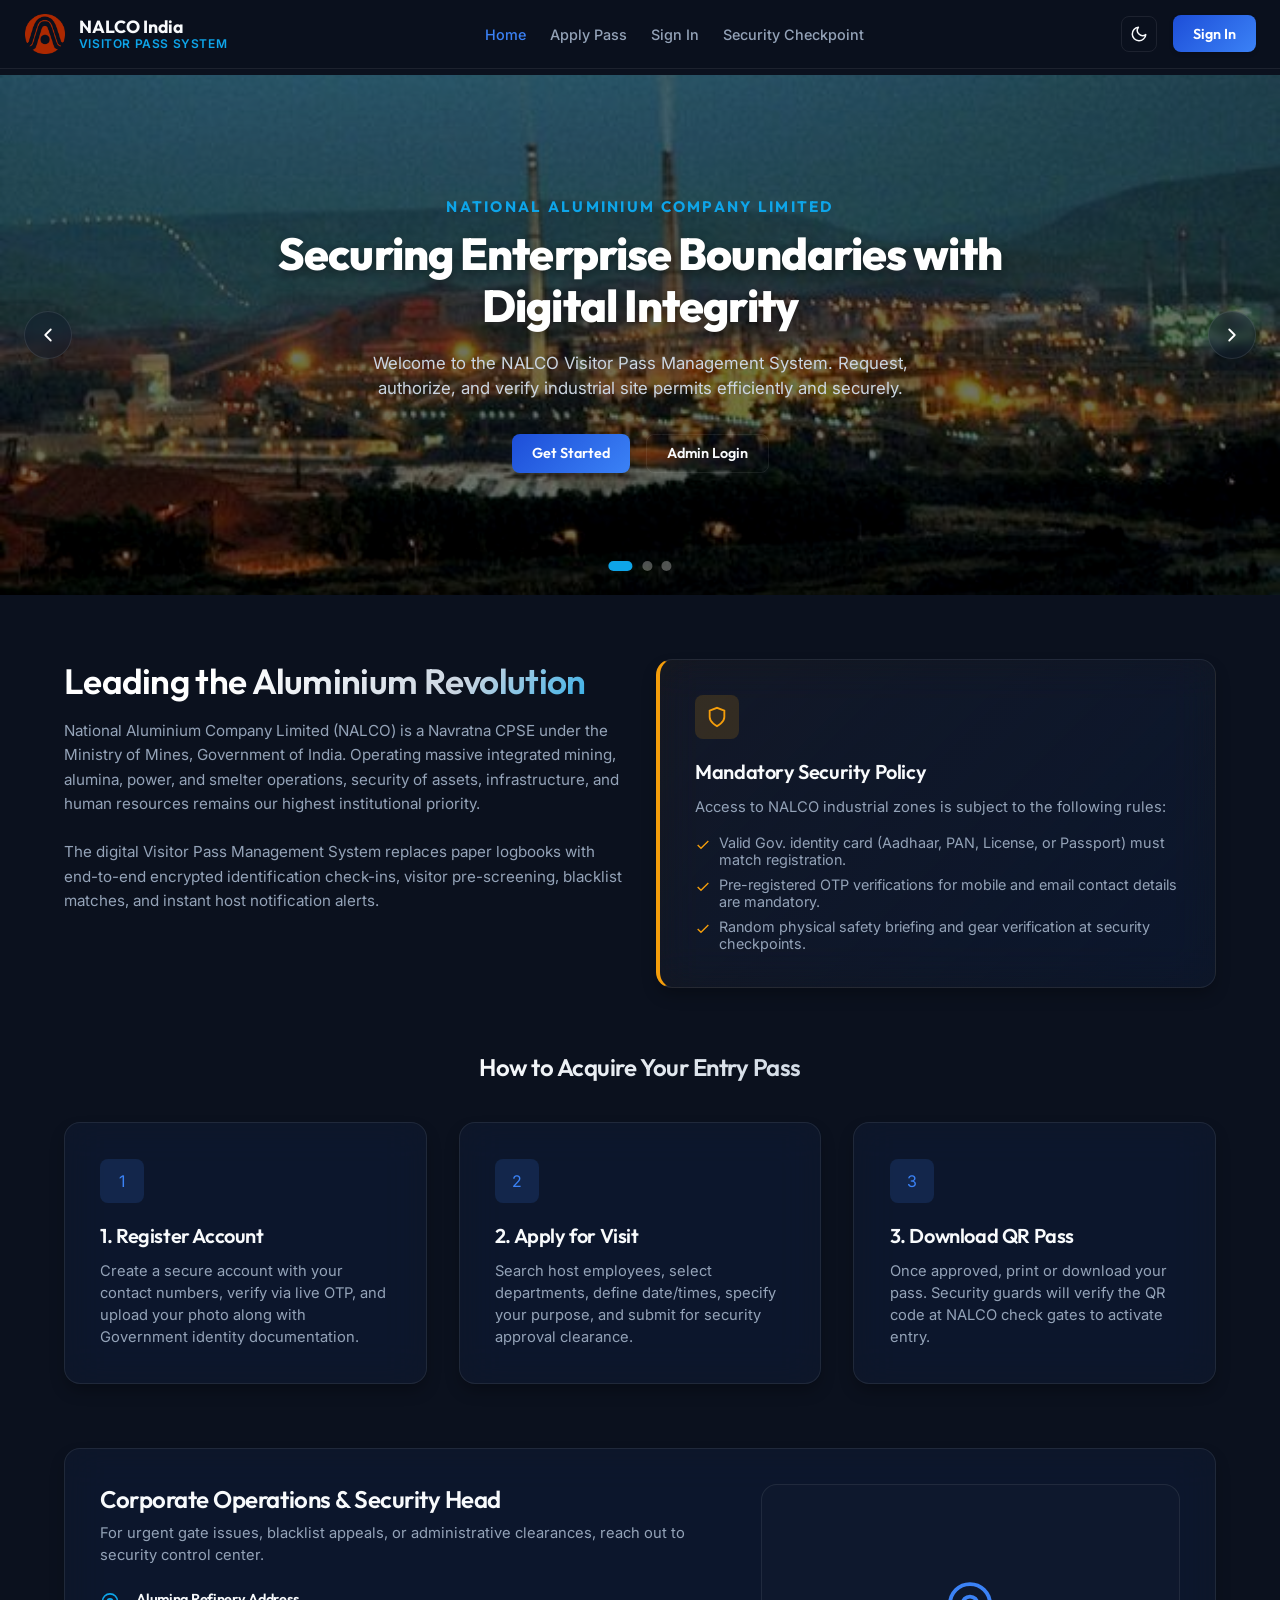
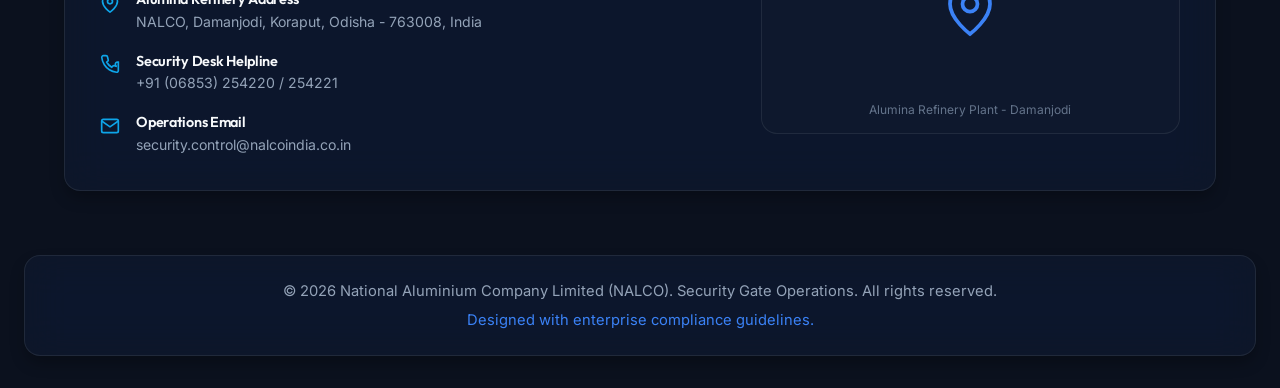
==== target/classes/static/index.html @ a6f39164 "Add Google and Apple ID sign-in options to Portal Login" ====
<!DOCTYPE html>
<html lang="en" data-theme="dark">
<head>
  <meta charset="utf-8">
  <meta name="viewport" content="width=device-width, initial-scale=1.0">
  <meta name="description" content="Secure Visitor Pass Management System for National Aluminium Company Limited (NALCO)">
  <title>NALCO | Visitor Pass Portal</title>
  
  <!-- Font Stylesheets -->
  <link rel="preconnect" href="https://fonts.googleapis.com">
  <link rel="preconnect" href="https://fonts.gstatic.com" crossorigin>
  
  <!-- Core Design System -->
  <link rel="stylesheet" href="css/style.css">
</head>
<body>

  <!-- Ambient Glow Nodes (Visual decoration) -->
  <div class="bg-glow-container" aria-hidden="true">
    <div class="bg-glow bg-glow-1"></div>
    <div class="bg-glow bg-glow-2"></div>
  </div>

  <!-- Toast Message Overlay -->
  <div id="toast-container" class="toast-container" aria-live="polite"></div>

  <!-- Sticky Main Navigation Bar -->
  <header class="main-header">
    <nav class="nav-container" aria-label="Main Navigation">
      <a href="#" class="brand" id="nav-brand-link">
        <div class="brand-logo">
          <img src="images/logo.png" alt="NALCO Logo" style="height: 40px; width: 40px; border-radius: 4px;">
        </div>
        <div class="brand-text">
          <span class="brand-name">NALCO India</span>
          <span class="brand-tagline">Visitor Pass System</span>
        </div>
      </a>

      <!-- Public Navigation Links -->
      <ul class="nav-links" id="main-nav-links">
        <li><a href="#" class="nav-link active" data-view="home">Home</a></li>
        <li><a href="#" class="nav-link" data-view="register" id="nav-link-register">Apply Pass</a></li>
        <li><a href="#" class="nav-link" data-view="login" id="nav-link-login">Sign In</a></li>
        <li><a href="#" class="nav-link" data-view="guard" id="nav-link-guard">Security Checkpoint</a></li>
      </ul>

      <!-- Theme and Auth Controls -->
      <div class="nav-actions">
        <!-- Light / Dark Mode Toggle -->
        <button class="btn-theme" id="theme-toggle-btn" aria-label="Toggle light/dark theme">
          <svg class="sun-icon hidden" viewBox="0 0 24 24" fill="none" stroke="currentColor" stroke-width="2" stroke-linecap="round" stroke-linejoin="round">
            <circle cx="12" cy="12" r="5"/><line x1="12" y1="1" x2="12" y2="3"/><line x1="12" y1="21" x2="12" y2="23"/><line x1="4.22" y1="4.22" x2="5.64" y2="5.64"/><line x1="18.36" y1="18.36" x2="19.78" y2="19.78"/><line x1="1" y1="12" x2="3" y2="12"/><line x1="21" y1="12" x2="23" y2="12"/><line x1="4.22" y1="19.78" x2="5.64" y2="18.36"/><line x1="18.36" y1="5.64" x2="19.78" y2="4.22"/>
          </svg>
          <svg class="moon-icon" viewBox="0 0 24 24" fill="none" stroke="currentColor" stroke-width="2" stroke-linecap="round" stroke-linejoin="round">
            <path d="M21 12.79A9 9 0 1 1 11.21 3 7 7 0 0 0 21 12.79z"/>
          </svg>
        </button>

        <div id="auth-buttons-container">
          <a href="#" class="btn-primary" data-view="login">Sign In</a>
        </div>
      </div>
    </nav>
  </header>

  <main>
    <!-- ==========================================================================
         VIEW 1: LANDING PAGE (HOME)
         ========================================================================== -->
    <section class="app-view" id="view-home">
      <!-- Full-Width Photo Carousel Banner -->
      <div class="hero-carousel">
        <div class="carousel-track" id="hero-carousel-track">
          <!-- Slide 1: Corporate Office -->
          <div class="carousel-slide active">
            <img class="carousel-img" src="images/slide1.jpg" alt="NALCO Smelter Plant Facility at Night">
            <div class="carousel-overlay">
              <div class="carousel-overlay-content">
                <p class="hero-subtitle">National Aluminium Company Limited</p>
                <h1 class="hero-title">Securing Enterprise Boundaries with Digital Integrity</h1>
                <p class="hero-description">Welcome to the NALCO Visitor Pass Management System. Request, authorize, and verify industrial site permits efficiently and securely.</p>
                <div class="hero-actions">
                  <button class="btn-primary btn-get-started" data-view="register">Get Started</button>
                  <button class="btn-secondary" data-view="login">Admin Login</button>
                </div>
              </div>
            </div>
          </div>
          <!-- Slide 2: Smelter Plant -->
          <div class="carousel-slide">
            <img class="carousel-img" src="images/slide2.jpg" alt="NALCO Mining Heavy Stacker Reclaimer Crane">
            <div class="carousel-overlay">
              <div class="carousel-overlay-content">
                <p class="hero-subtitle">Industrial Excellence</p>
                <h1 class="hero-title">High-Security Smelter Operations Clearance</h1>
                <p class="hero-description">Access to smelter areas requires mandatory security induction, verified government identification records, and host approval.</p>
                <div class="hero-actions">
                  <button class="btn-primary" data-view="register">Apply for Access</button>
                </div>
              </div>
            </div>
          </div>
          <!-- Slide 3: Control Room -->
          <div class="carousel-slide">
            <img class="carousel-img" src="images/slide3.jpg" alt="NALCO Alumina Refinery Plant Main Gate Entrance">
            <div class="carousel-overlay">
              <div class="carousel-overlay-content">
                <p class="hero-subtitle">Operational Safety</p>
                <h1 class="hero-title">Real-Time Verification & Traceability</h1>
                <p class="hero-description">Every visit record is linked to a cryptographic QR code, enabling security officers to track entry and exit logs instantly.</p>
                <div class="hero-actions">
                  <button class="btn-primary" data-view="register">Register Visit</button>
                </div>
              </div>
            </div>
          </div>
        </div>

        <!-- Carousel Navigation Controls -->
        <button class="carousel-control carousel-control-prev" id="carousel-prev-btn" aria-label="Previous slide">
          <svg viewBox="0 0 24 24" fill="none" stroke="currentColor" stroke-width="2" stroke-linecap="round" stroke-linejoin="round"><polyline points="15 18 9 12 15 6"/></svg>
        </button>
        <button class="carousel-control carousel-control-next" id="carousel-next-btn" aria-label="Next slide">
          <svg viewBox="0 0 24 24" fill="none" stroke="currentColor" stroke-width="2" stroke-linecap="round" stroke-linejoin="round"><polyline points="9 18 15 12 9 6"/></svg>
        </button>

        <!-- Carousel Indicator Dots -->
        <div class="carousel-indicators" id="carousel-dots-container">
          <button class="carousel-indicator active" data-slide="0" aria-label="Go to slide 1"></button>
          <button class="carousel-indicator" data-slide="1" aria-label="Go to slide 2"></button>
          <button class="carousel-indicator" data-slide="2" aria-label="Go to slide 3"></button>
        </div>
      </div>

      <!-- Information & Grid Content -->
      <div class="landing-content">
        <!-- About NALCO and Portal Goals -->
        <div class="section-grid section-grid-2">
          <div>
            <h2 class="gradient-text" style="font-size: 2.2rem; margin-bottom: 1rem;">Leading the Aluminium Revolution</h2>
            <p style="color: var(--color-text-secondary); line-height: 1.6; margin-bottom: 1.5rem; font-size: 0.95rem;">
              National Aluminium Company Limited (NALCO) is a Navratna CPSE under the Ministry of Mines, Government of India. Operating massive integrated mining, alumina, power, and smelter operations, security of assets, infrastructure, and human resources remains our highest institutional priority.
            </p>
            <p style="color: var(--color-text-secondary); line-height: 1.6; font-size: 0.95rem;">
              The digital Visitor Pass Management System replaces paper logbooks with end-to-end encrypted identification check-ins, visitor pre-screening, blacklist matches, and instant host notification alerts.
            </p>
          </div>
          
          <!-- Security Warnings Notices -->
          <div class="glass-card security-notice-card">
            <div class="card-icon">
              <svg viewBox="0 0 24 24" fill="none" stroke="currentColor" stroke-width="2"><path d="M12 22s8-4 8-10V5l-8-3-8 3v7c0 6 8 10 8 10z"/></svg>
            </div>
            <h3>Mandatory Security Policy</h3>
            <p>Access to NALCO industrial zones is subject to the following rules:</p>
            <ul class="list-styled">
              <li>
                <svg viewBox="0 0 24 24" fill="none" stroke="currentColor" stroke-width="2"><polyline points="20 6 9 17 4 12"/></svg>
                <span>Valid Gov. identity card (Aadhaar, PAN, License, or Passport) must match registration.</span>
              </li>
              <li>
                <svg viewBox="0 0 24 24" fill="none" stroke="currentColor" stroke-width="2"><polyline points="20 6 9 17 4 12"/></svg>
                <span>Pre-registered OTP verifications for mobile and email contact details are mandatory.</span>
              </li>
              <li>
                <svg viewBox="0 0 24 24" fill="none" stroke="currentColor" stroke-width="2"><polyline points="20 6 9 17 4 12"/></svg>
                <span>Random physical safety briefing and gear verification at security checkpoints.</span>
              </li>
            </ul>
          </div>
        </div>

        <!-- Portal Operations Steps -->
        <div>
          <h2 style="text-align: center; margin-bottom: 2.5rem;" class="gradient-text">How to Acquire Your Entry Pass</h2>
          <div class="section-grid section-grid-3">
            <div class="glass-card">
              <div class="card-icon"><span>1</span></div>
              <h3>1. Register Account</h3>
              <p>Create a secure account with your contact numbers, verify via live OTP, and upload your photo along with Government identity documentation.</p>
            </div>
            <div class="glass-card">
              <div class="card-icon"><span>2</span></div>
              <h3>2. Apply for Visit</h3>
              <p>Search host employees, select departments, define date/times, specify your purpose, and submit for security approval clearance.</p>
            </div>
            <div class="glass-card">
              <div class="card-icon"><span>3</span></div>
              <h3>3. Download QR Pass</h3>
              <p>Once approved, print or download your pass. Security guards will verify the QR code at NALCO check gates to activate entry.</p>
            </div>
          </div>
        </div>

        <!-- Contact details section -->
        <div class="glass-card contact-section">
          <div>
            <h3 style="font-size: 1.5rem; margin-bottom: 0.5rem;">Corporate Operations & Security Head</h3>
            <p>For urgent gate issues, blacklist appeals, or administrative clearances, reach out to security control center.</p>
            <div class="contact-info-list">
              <div class="contact-info-item">
                <svg viewBox="0 0 24 24" fill="none" stroke="currentColor" stroke-width="2"><path d="M21 10c0 7-9 13-9 13s-9-6-9-13a9 9 0 0 1 18 0z"/><circle cx="12" cy="10" r="3"/></svg>
                <div class="contact-info-text">
                  <h4>Alumina Refinery Address</h4>
                  <p>NALCO, Damanjodi, Koraput, Odisha - 763008, India</p>
                </div>
              </div>
              <div class="contact-info-item">
                <svg viewBox="0 0 24 24" fill="none" stroke="currentColor" stroke-width="2"><path d="M22 16.92v3a2 2 0 0 1-2.18 2 19.79 19.79 0 0 1-8.63-3.07 19.5 19.5 0 0 1-6-6 19.79 19.79 0 0 1-3.07-8.67A2 2 0 0 1 4.11 2h3a2 2 0 0 1 2 1.72 12.84 12.84 0 0 0 .7 2.81 2 2 0 0 1-.45 2.11L8.09 9.91a16 16 0 0 0 6 6l1.27-1.27a2 2 0 0 1 2.11-.45 12.84 12.84 0 0 0 2.81.7A2 2 0 0 1 22 9.72v3z"/></svg>
                <div class="contact-info-text">
                  <h4>Security Desk Helpline</h4>
                  <p>+91 (06853) 254220 / 254221</p>
                </div>
              </div>
              <div class="contact-info-item">
                <svg viewBox="0 0 24 24" fill="none" stroke="currentColor" stroke-width="2"><path d="M4 4h16c1.1 0 2 .9 2 2v12c0 1.1-.9 2-2 2H4c-1.1 0-2-.9-2-2V6c0-1.1.9-2 2-2z"/><polyline points="22,6 12,13 2,6"/></svg>
                <div class="contact-info-text">
                  <h4>Operations Email</h4>
                  <p>security.control@nalcoindia.co.in</p>
                </div>
              </div>
            </div>
          </div>
          <a href="https://maps.google.com/?q=NALCO+Alumina+Refinery+Damanjodi+Koraput+Odisha" target="_blank" rel="noopener noreferrer" class="contact-visual-box" title="Open in Google Maps">
            <svg width="60" height="60" viewBox="0 0 24 24" fill="none" stroke="currentColor" stroke-width="1.5" style="color: var(--color-primary-light); transition: transform 0.3s ease;">
              <path d="M20 10c0 6-8 12-8 12s-8-6-8-12a8 8 0 0 1 16 0z"/>
              <circle cx="12" cy="10" r="3"/>
            </svg>
            <div style="position: absolute; bottom: 1rem; font-size: 0.75rem; color: var(--color-text-muted);">Alumina Refinery Plant - Damanjodi</div>
          </a>
        </div>
      </div>

      <!-- Footer branding -->
      <footer class="glass-card" style="margin: 0 1.5rem 2rem 1.5rem; text-align: center; padding: 1.5rem; font-size: 0.8rem; color: var(--color-text-muted);">
        <p>&copy; 2026 National Aluminium Company Limited (NALCO). Security Gate Operations. All rights reserved.</p>
        <p style="margin-top: 0.4rem; color: var(--color-primary-light);">Designed with enterprise compliance guidelines.</p>
      </footer>
    </section>

    <!-- ==========================================================================
         VIEW 2: VISITOR REGISTRATION VIEW
         ========================================================================== -->
    <section class="app-view hidden" id="view-register">
      <div class="auth-view">
        <div class="auth-container">
          <div class="glass-card">
            <div class="auth-logo-header">
              <svg width="48" height="48" viewBox="0 0 24 24" fill="none" stroke="currentColor" stroke-width="2" style="color: var(--color-primary-light);">
                <path d="M16 21v-2a4 4 0 0 0-4-4H5a4 4 0 0 0-4 4v2"/><circle cx="8.5" cy="7" r="4"/>
                <line x1="20" y1="8" x2="20" y2="14"/><line x1="23" y1="11" x2="17" y2="11"/>
              </svg>
              <h2>Visitor Registration</h2>
              <p>Create a verified security profile to request passes</p>
            </div>

            <!-- Registration Step 1: Base Registration Profile -->
            <form id="reg-form" novalidate>
              
              <!-- Personal Details -->
              <div class="form-group">
                <label for="reg-name">Full Name</label>
                <div class="input-wrapper">
                  <svg class="input-icon-left" viewBox="0 0 24 24" fill="none" stroke="currentColor" stroke-width="2"><path d="M20 21v-2a4 4 0 0 0-4-4H8a4 4 0 0 0-4 4v2"/><circle cx="12" cy="7" r="4"/></svg>
                  <input type="text" id="reg-name" class="form-control" autocomplete="name" placeholder="e.g. Ayush Mohanty" required>
                </div>
                <span class="error-msg" id="reg-name-error"></span>
              </div>

              <div class="form-row form-row-2">
                <div class="form-group">
                  <label for="reg-email">Email Address</label>
                  <div class="input-wrapper">
                    <svg class="input-icon-left" viewBox="0 0 24 24" fill="none" stroke="currentColor" stroke-width="2"><path d="M4 4h16c1.1 0 2 .9 2 2v12c0 1.1-.9 2-2 2H4c-1.1 0-2-.9-2-2V6c0-1.1.9-2 2-2z"/><polyline points="22,6 12,13 2,6"/></svg>
                    <input type="email" id="reg-email" class="form-control" autocomplete="email" placeholder="e.g. name@domain.com" required>
                  </div>
                  <span class="error-msg" id="reg-email-error"></span>
                </div>

                <div class="form-group">
                  <label for="reg-phone">Mobile Number</label>
                  <div class="input-wrapper">
                    <svg class="input-icon-left" viewBox="0 0 24 24" fill="none" stroke="currentColor" stroke-width="2"><path d="M22 16.92v3a2 2 0 0 1-2.18 2 19.79 19.79 0 0 1-8.63-3.07 19.5 19.5 0 0 1-6-6 19.79 19.79 0 0 1-3.07-8.67A2 2 0 0 1 4.11 2h3a2 2 0 0 1 2 1.72 12.84 12.84 0 0 0 .7 2.81 2 2 0 0 1-.45 2.11L8.09 9.91a16 16 0 0 0 6 6l1.27-1.27a2 2 0 0 1 2.11-.45 12.84 12.84 0 0 0 2.81.7A2 2 0 0 1 22 9.72v3z"/></svg>
                    <input type="tel" id="reg-phone" class="form-control" autocomplete="tel" placeholder="e.g. 9876543210" required>
                  </div>
                  <span class="error-msg" id="reg-phone-error"></span>
                </div>
              </div>

              <!-- Contact Verification OTP Simulation Box -->
              <div class="form-group hidden" id="otp-verify-section">
                <label for="reg-otp-input" style="color: var(--color-primary-light);">Verify OTP Code</label>
                <div style="display: flex; gap: 0.5rem;">
                  <div class="input-wrapper" style="flex-grow: 1;">
                    <svg class="input-icon-left" viewBox="0 0 24 24" fill="none" stroke="currentColor" stroke-width="2"><rect x="3" y="11" width="18" height="11" rx="2" ry="2"/><path d="M7 11V7a5 5 0 0 1 10 0v4"/></svg>
                    <input type="text" id="reg-otp-input" class="form-control" placeholder="Enter 6-Digit OTP code" maxlength="6" inputmode="numeric">
                  </div>
                  <button type="button" class="btn-primary" id="btn-verify-reg-otp">Verify</button>
                </div>
                <div class="pw-strength-text" style="margin-top: 0.3rem;">Simulated OTP shown in the alert prompt/logs.</div>
                <span class="error-msg" id="reg-otp-error"></span>
              </div>

              <!-- Government Identity -->
              <div class="form-row form-row-2">
                <div class="form-group">
                  <label for="reg-id-type">Govt ID Type</label>
                  <div class="input-wrapper">
                    <svg class="input-icon-left" viewBox="0 0 24 24" fill="none" stroke="currentColor" stroke-width="2"><rect x="3" y="4" width="18" height="16" rx="2"/><line x1="7" y1="8" x2="17" y2="8"/><line x1="7" y1="12" x2="17" y2="12"/><line x1="7" y1="16" x2="13" y2="16"/></svg>
                    <select id="reg-id-type" class="form-control" required style="padding-left: 2.5rem;">
                      <option value="Aadhaar">Aadhaar</option>
                      <option value="PAN">PAN</option>
                      <option value="Passport">Passport</option>
                      <option value="Driving License">Driving License</option>
                    </select>
                  </div>
                </div>

                <div class="form-group">
                  <label for="reg-id-number">Govt ID Number</label>
                  <div class="input-wrapper">
                    <svg class="input-icon-left" viewBox="0 0 24 24" fill="none" stroke="currentColor" stroke-width="2"><path d="M12 22s8-4 8-10V5l-8-3-8 3v7c0 6 8 10 8 10z"/></svg>
                    <input type="text" id="reg-id-number" class="form-control" placeholder="ID Card Number" required>
                  </div>
                  <span class="error-msg" id="reg-id-number-error"></span>
                </div>
              </div>

              <!-- Company & Emergency Contact -->
              <div class="form-row form-row-2">
                <div class="form-group">
                  <label for="reg-company">Company/Organization</label>
                  <div class="input-wrapper">
                    <svg class="input-icon-left" viewBox="0 0 24 24" fill="none" stroke="currentColor" stroke-width="2"><path d="M22 21H2V3h20v18z"/><path d="M9 21V9h6v12"/></svg>
                    <input type="text" id="reg-company" class="form-control" placeholder="Company Name">
                  </div>
                </div>

                <div class="form-group">
                  <label for="reg-emergency">Emergency Contact Name & Phone</label>
                  <div class="input-wrapper">
                    <svg class="input-icon-left" viewBox="0 0 24 24" fill="none" stroke="currentColor" stroke-width="2"><path d="M10.29 3.86L1.82 18a2 2 0 0 0 1.71 3h16.94a2 2 0 0 0 1.71-3L13.71 3.86a2 2 0 0 0-3.42 0z"/><line x1="12" y1="9" x2="12" y2="13"/><line x1="12" y1="17" x2="12.01" y2="17"/></svg>
                    <input type="text" id="reg-emergency" class="form-control" placeholder="Name - Phone" required>
                  </div>
                  <span class="error-msg" id="reg-emergency-error"></span>
                </div>
              </div>

              <!-- Permanent Address -->
              <div class="form-group">
                <label for="reg-address">Permanent Address</label>
                <div class="input-wrapper">
                  <svg class="input-icon-left" viewBox="0 0 24 24" fill="none" stroke="currentColor" stroke-width="2"><path d="M21 10c0 7-9 13-9 13s-9-6-9-13a9 9 0 0 1 18 0z"/><circle cx="12" cy="10" r="3"/></svg>
                  <input type="text" id="reg-address" class="form-control" placeholder="Full residential address" required>
                </div>
                <span class="error-msg" id="reg-address-error"></span>
              </div>

              <!-- Vehicle Number & Photo and ID Document upload -->
              <div class="form-row form-row-2">
                <div class="form-group">
                  <label for="reg-vehicle">Vehicle Number (Optional)</label>
                  <div class="input-wrapper">
                    <svg class="input-icon-left" viewBox="0 0 24 24" fill="none" stroke="currentColor" stroke-width="2"><rect x="1" y="3" width="22" height="13" rx="2"/><path d="M4 21v-5"/><path d="M20 21v-5"/></svg>
                    <input type="text" id="reg-vehicle" class="form-control" placeholder="e.g. OD-02-AB-1234">
                  </div>
                </div>

                <div class="form-group">
                  <label>Visitor Photograph</label>
                  <div class="file-upload-wrapper" id="photo-upload-container">
                    <input type="file" class="file-upload-input" id="reg-photo-file" accept="image/*">
                    <div class="file-upload-label" id="photo-upload-label">
                      <svg viewBox="0 0 24 24" fill="none" stroke="currentColor" stroke-width="2"><path d="M23 19a2 2 0 0 1-2 2H3a2 2 0 0 1-2-2V8a2 2 0 0 1 2-2h4l2-3h6l2 3h4a2 2 0 0 1 2 2z"/><circle cx="12" cy="13" r="4"/></svg>
                      <span>Upload Photo</span>
                    </div>
                    <img class="file-upload-preview hidden" id="photo-preview" alt="Photograph Preview">
                  </div>
                  <input type="hidden" id="reg-photo-base64">
                </div>
              </div>

              <div class="form-group">
                <label>Government ID Document Copy</label>
                <div class="file-upload-wrapper" id="id-upload-container">
                  <input type="file" class="file-upload-input" id="reg-id-file" accept="image/*,application/pdf">
                  <div class="file-upload-label" id="id-upload-label">
                    <svg viewBox="0 0 24 24" fill="none" stroke="currentColor" stroke-width="2"><path d="M14 2H6a2 2 0 0 0-2 2v16a2 2 0 0 0 2 2h12a2 2 0 0 0 2-2V8z"/><polyline points="14 2 14 8 20 8"/></svg>
                    <span>Upload ID Card Copy</span>
                  </div>
                  <img class="file-upload-preview hidden" id="id-preview" alt="ID Document Preview">
                </div>
                <input type="hidden" id="reg-id-base64">
              </div>

              <!-- Passwords block -->
              <div class="form-row form-row-2">
                <div class="form-group">
                  <label for="reg-pass">Create Password</label>
                  <div class="input-wrapper">
                    <svg class="input-icon-left" viewBox="0 0 24 24" fill="none" stroke="currentColor" stroke-width="2"><rect x="3" y="11" width="18" height="11" rx="2" ry="2"/><path d="M7 11V7a5 5 0 0 1 10 0v4"/></svg>
                    <input type="password" id="reg-pass" class="form-control" autocomplete="new-password" placeholder="At least 8 chars" required>
                    <button type="button" class="btn-toggle-pass" aria-label="Show password" aria-pressed="false">
                      <svg viewBox="0 0 24 24" fill="none" stroke="currentColor" stroke-width="2"><path d="M1 12s4-8 11-8 11 8 11 8-4 8-11 8-11-8-11-8z"/><circle cx="12" cy="12" r="3"/></svg>
                    </button>
                  </div>
                  <!-- Password Strength Meter -->
                  <div class="pw-strength-container">
                    <div class="pw-strength-bar"><div class="pw-strength-indicator" id="reg-pw-strength-indicator"></div></div>
                    <span class="pw-strength-text" id="reg-pw-strength-text">Strength: Weak</span>
                  </div>
                  <span class="error-msg" id="reg-pass-error"></span>
                </div>

                <div class="form-group">
                  <label for="reg-pass-confirm">Confirm Password</label>
                  <div class="input-wrapper">
                    <svg class="input-icon-left" viewBox="0 0 24 24" fill="none" stroke="currentColor" stroke-width="2"><rect x="3" y="11" width="18" height="11" rx="2" ry="2"/><path d="M7 11V7a5 5 0 0 1 10 0v4"/></svg>
                    <input type="password" id="reg-pass-confirm" class="form-control" placeholder="Repeat password" required>
                  </div>
                  <span class="error-msg" id="reg-pass-confirm-error"></span>
                </div>
              </div>

              <!-- Submit Buttons -->
              <div class="form-actions">
                <button type="button" class="btn-primary btn-auth-submit" id="btn-request-reg-otp">
                  <span>Send OTP for Verification</span>
                </button>
                <button type="submit" class="btn-primary btn-auth-submit hidden" id="btn-final-register">
                  <span>Complete Registration</span>
                </button>
              </div>
            </form>
            
            <p class="auth-switch-prompt">Already have an account? <a href="#" data-view="login">Sign In</a></p>
          </div>
        </div>
      </div>
    </section>

    <!-- ==========================================================================
         VIEW 3: SECURE LOGIN SYSTEM
         ========================================================================== -->
    <section class="app-view hidden" id="view-login">
      <div class="auth-view">
        <div class="auth-container">
          <div class="glass-card">
            
            <!-- Auth Header -->
            <div class="auth-logo-header">
              <svg width="48" height="48" viewBox="0 0 24 24" fill="none" stroke="currentColor" stroke-width="2" style="color: var(--color-primary-light);">
                <rect x="3" y="11" width="18" height="11" rx="2" ry="2"/><path d="M7 11V7a5 5 0 0 1 10 0v4"/>
              </svg>
              <h2>Portal Sign In</h2>
              <p>Access your NALCO passes or operations dashboards</p>
            </div>

            <!-- Login selection tab -->
            <div style="display: flex; gap: 0.5rem; margin-bottom: 1.5rem;">
              <button class="btn-primary" id="login-tab-password" style="flex-grow: 1; font-size: 0.8rem; padding: 0.5rem;">Password Entry</button>
              <button class="btn-secondary" id="login-tab-otp" style="flex-grow: 1; font-size: 0.8rem; padding: 0.5rem;">OTP Sign In</button>
            </div>

            <!-- Password Form -->
            <form id="login-cred-form" novalidate>
              <div class="form-group">
                <label for="login-username">Email or Mobile Number</label>
                <div class="input-wrapper">
                  <svg class="input-icon-left" viewBox="0 0 24 24" fill="none" stroke="currentColor" stroke-width="2"><path d="M20 21v-2a4 4 0 0 0-4-4H8a4 4 0 0 0-4 4v2"/><circle cx="12" cy="7" r="4"/></svg>
                  <input type="text" id="login-username" class="form-control" autocomplete="username" placeholder="e.g. name@domain.com / 9876543210" required>
                </div>
                <span class="error-msg" id="login-username-error"></span>
              </div>

              <!-- Password Input with Virtual Keyboard -->
              <div class="form-group" id="login-password-group">
                <label for="login-password">Password</label>
                <div class="input-wrapper">
                  <svg class="input-icon-left" viewBox="0 0 24 24" fill="none" stroke="currentColor" stroke-width="2"><rect x="3" y="11" width="18" height="11" rx="2" ry="2"/><path d="M7 11V7a5 5 0 0 1 10 0v4"/></svg>
                  <input type="password" id="login-password" class="form-control" autocomplete="current-password" placeholder="••••••••" required>
                  <button type="button" class="btn-toggle-pass" aria-label="Show password" aria-pressed="false">
                    <svg viewBox="0 0 24 24" fill="none" stroke="currentColor" stroke-width="2"><path d="M1 12s4-8 11-8 11 8 11 8-4 8-11 8-11-8-11-8z"/><circle cx="12" cy="12" r="3"/></svg>
                  </button>
                </div>
                <span class="error-msg" id="login-password-error"></span>
                
                <!-- Toggle for virtual keyboard -->
                <div style="display: flex; justify-content: flex-end; margin-top: 0.25rem;">
                  <button type="button" id="toggle-keyboard-btn" style="background:none; border:none; color:var(--color-primary-light); font-size:0.78rem; font-weight:600; cursor:pointer;">
                    [Show Secure Virtual Keyboard]
                  </button>
                </div>

                <!-- Floating Secure Keyboard Container -->
                <div class="virtual-keyboard hidden" id="login-virtual-keyboard">
                  <div class="keyboard-row">
                    <button type="button" class="key-btn">1</button>
                    <button type="button" class="key-btn">2</button>
                    <button type="button" class="key-btn">3</button>
                    <button type="button" class="key-btn">4</button>
                    <button type="button" class="key-btn">5</button>
                    <button type="button" class="key-btn">6</button>
                    <button type="button" class="key-btn">7</button>
                    <button type="button" class="key-btn">8</button>
                    <button type="button" class="key-btn">9</button>
                    <button type="button" class="key-btn">0</button>
                  </div>
                  <div class="keyboard-row">
                    <button type="button" class="key-btn">q</button>
                    <button type="button" class="key-btn">w</button>
                    <button type="button" class="key-btn">e</button>
                    <button type="button" class="key-btn">r</button>
                    <button type="button" class="key-btn">t</button>
                    <button type="button" class="key-btn">y</button>
                    <button type="button" class="key-btn">u</button>
                    <button type="button" class="key-btn">i</button>
                    <button type="button" class="key-btn">o</button>
                    <button type="button" class="key-btn">p</button>
                  </div>
                  <div class="keyboard-row">
                    <button type="button" class="key-btn">a</button>
                    <button type="button" class="key-btn">s</button>
                    <button type="button" class="key-btn">d</button>
                    <button type="button" class="key-btn">f</button>
                    <button type="button" class="key-btn">g</button>
                    <button type="button" class="key-btn">h</button>
                    <button type="button" class="key-btn">j</button>
                    <button type="button" class="key-btn">k</button>
                    <button type="button" class="key-btn">l</button>
                  </div>
                  <div class="keyboard-row">
                    <button type="button" class="key-btn key-btn-wide" id="kb-caps">Caps</button>
                    <button type="button" class="key-btn">z</button>
                    <button type="button" class="key-btn">x</button>
                    <button type="button" class="key-btn">c</button>
                    <button type="button" class="key-btn">v</button>
                    <button type="button" class="key-btn">b</button>
                    <button type="button" class="key-btn">n</button>
                    <button type="button" class="key-btn">m</button>
                    <button type="button" class="key-btn key-btn-wide" id="kb-back">Back</button>
                  </div>
                  <div class="keyboard-row">
                    <button type="button" class="key-btn key-btn-wide" id="kb-shift">Symbols</button>
                    <button type="button" class="key-btn key-btn-space" id="kb-space">Space</button>
                    <button type="button" class="key-btn key-btn-wide" id="kb-clear">Clear</button>
                  </div>
                </div>
              </div>

              <!-- OTP Inputs (Shared with OTP login) -->
              <div class="form-group hidden" id="login-otp-group">
                <label for="login-otp">One-Time Password (OTP)</label>
                <div style="display: flex; gap: 0.5rem;">
                  <div class="input-wrapper" style="flex-grow: 1;">
                    <svg class="input-icon-left" viewBox="0 0 24 24" fill="none" stroke="currentColor" stroke-width="2"><rect x="3" y="11" width="18" height="11" rx="2" ry="2"/><path d="M7 11V7a5 5 0 0 1 10 0v4"/></svg>
                    <input type="text" id="login-otp" class="form-control" placeholder="6-digit code" maxlength="6" inputmode="numeric">
                  </div>
                  <button type="button" class="btn-secondary" id="btn-login-send-otp">Request OTP</button>
                </div>
                <span class="error-msg" id="login-otp-error"></span>
              </div>

              <!-- reCAPTCHA Mock Container -->
              <div class="captcha-container" id="login-captcha-section">
                <div class="checkbox-label">
                  <input type="checkbox" id="recaptcha-checkbox" required>
                  <label for="recaptcha-checkbox" style="text-transform: none; font-size: 0.82rem; margin: 0; cursor: pointer;">I am not a robot</label>
                </div>
                <div style="margin-left: auto; display: flex; align-items: center; gap: 0.4rem;">
                  <!-- Mock Google Shield style icon -->
                  <svg width="24" height="24" viewBox="0 0 24 24" fill="none" stroke="#64748b" stroke-width="2">
                    <path d="M12 22s8-4 8-10V5l-8-3-8 3v7c0 6 8 10 8 10z"/>
                  </svg>
                  <div style="font-size: 0.65rem; color: var(--color-text-muted); line-height: 1.1;">reCAPTCHA<br>Privacy - Terms</div>
                </div>
              </div>

              <!-- Options -->
              <div class="form-options-row">
                <div class="checkbox-label">
                  <input type="checkbox" id="login-remember">
                  <label for="login-remember" style="text-transform: none; margin:0; font-size: 0.85rem;">Remember Me</label>
                </div>
                <a href="#" class="link-forgot" id="link-forgot-pass">Forgot Password?</a>
              </div>

              <div class="form-actions">
                <button type="submit" class="btn-primary btn-auth-submit" id="btn-login-submit">
                  <span>Sign In</span>
                </button>
              </div>
            </form>

            <!-- Reset password panel (Initially Hidden) -->
            <form id="reset-password-form" class="hidden" novalidate>
              <div style="margin-bottom: 1.5rem;">
                <button type="button" class="btn-secondary" id="btn-back-to-login" style="font-size:0.75rem; padding: 0.3rem 0.6rem;">&larr; Back to Login</button>
              </div>
              
              <div class="form-group">
                <label for="reset-email">Email or Mobile Number</label>
                <div class="input-wrapper">
                  <svg class="input-icon-left" viewBox="0 0 24 24" fill="none" stroke="currentColor" stroke-width="2"><path d="M4 4h16c1.1 0 2 .9 2 2v12c0 1.1-.9 2-2 2H4c-1.1 0-2-.9-2-2V6c0-1.1.9-2 2-2z"/></svg>
                  <input type="text" id="reset-email" class="form-control" placeholder="Registered contact detail" required>
                </div>
                <span class="error-msg" id="reset-email-error"></span>
              </div>

              <div class="form-group hidden" id="reset-otp-group">
                <label for="reset-otp">OTP Verification</label>
                <div style="display: flex; gap: 0.5rem;">
                  <div class="input-wrapper" style="flex-grow: 1;">
                    <input type="text" id="reset-otp" class="form-control" placeholder="6-digit code" maxlength="6" inputmode="numeric">
                  </div>
                  <button type="button" class="btn-secondary" id="btn-reset-send-otp">Send OTP</button>
                </div>
                <span class="error-msg" id="reset-otp-error"></span>
              </div>

              <div class="form-group hidden" id="reset-newpass-group">
                <label for="reset-newpass">Create New Password</label>
                <div class="input-wrapper">
                  <input type="password" id="reset-newpass" class="form-control" placeholder="Enter strong password">
                </div>
                <span class="error-msg" id="reset-newpass-error"></span>
              </div>

              <div class="form-actions">
                <button type="button" class="btn-primary btn-auth-submit" id="btn-reset-submit-step1">Send OTP</button>
                <button type="submit" class="btn-primary btn-auth-submit hidden" id="btn-reset-submit-final">Reset Password</button>
              </div>
            </form>

            <p class="auth-switch-prompt">Don't have an account? <a href="#" data-view="register">Apply Pass</a></p>
          </div>
        </div>
      </div>
    </section>

    <!-- ==========================================================================
         VIEW 4: VISITOR DASHBOARD
         ========================================================================== -->
    <section class="app-view hidden" id="view-visitor-dashboard">
      <div class="dashboard-container">
        
        <!-- Left Sidebar: Profile card & Menu -->
        <aside class="dashboard-sidebar-profile">
          <div class="glass-card profile-summary-card">
            <div class="profile-avatar-wrapper">
              <img class="profile-avatar-img" id="visitor-avatar" src="https://images.unsplash.com/photo-1535713875002-d1d0cf377fde?q=80&w=200&auto=format&fit=crop" alt="Profile Photograph">
            </div>
            <h3 class="profile-name" id="visitor-profile-name">Loading...</h3>
            <span class="profile-role-badge">Visitor account</span>
            
            <div class="profile-details-list">
              <div class="profile-detail-item">
                <span class="profile-detail-label">Email:</span>
                <span class="profile-detail-value" id="visitor-profile-email">---</span>
              </div>
              <div class="profile-detail-item">
                <span class="profile-detail-label">Mobile:</span>
                <span class="profile-detail-value" id="visitor-profile-mobile">---</span>
              </div>
              <div class="profile-detail-item">
                <span class="profile-detail-label">Gov ID:</span>
                <span class="profile-detail-value" id="visitor-profile-id">---</span>
              </div>
            </div>
          </div>

          <!-- Navigation inside Dashboard -->
          <div class="glass-card" style="padding: 1rem;">
            <ul class="sidebar-nav-list">
              <li class="sidebar-nav-item active" data-dashview="active-pass">
                <button>
                  <svg viewBox="0 0 24 24" fill="none" stroke="currentColor" stroke-width="2"><path d="M14 2H6a2 2 0 0 0-2 2v16a2 2 0 0 0 2 2h12a2 2 0 0 0 2-2V8z"/><polyline points="14 2 14 8 20 8"/></svg>
                  <span>Active Pass / QR</span>
                </button>
              </li>
              <li class="sidebar-nav-item" data-dashview="apply-pass">
                <button>
                  <svg viewBox="0 0 24 24" fill="none" stroke="currentColor" stroke-width="2"><circle cx="12" cy="12" r="10"/><line x1="12" y1="8" x2="12" y2="16"/><line x1="8" y1="12" x2="16" y2="12"/></svg>
                  <span>Request Pass</span>
                </button>
              </li>
              <li class="sidebar-nav-item" data-dashview="visit-history">
                <button>
                  <svg viewBox="0 0 24 24" fill="none" stroke="currentColor" stroke-width="2"><path d="M12 8v4l3 3"/><circle cx="12" cy="12" r="10"/></svg>
                  <span>Pass History</span>
                </button>
              </li>
              <li class="sidebar-nav-item" data-dashview="edit-profile">
                <button>
                  <svg viewBox="0 0 24 24" fill="none" stroke="currentColor" stroke-width="2"><path d="M11 4H4a2 2 0 0 0-2 2v14a2 2 0 0 0 2 2h14a2 2 0 0 0 2-2v-7"/><path d="M18.5 2.5a2.121 2.121 0 1 1 3 3L12 15l-4 1 1-4 9.5-9.5z"/></svg>
                  <span>Edit Profile</span>
                </button>
              </li>
              <li class="sidebar-nav-item" id="btn-visitor-logout">
                <button style="color: var(--color-error);">
                  <svg viewBox="0 0 24 24" fill="none" stroke="currentColor" stroke-width="2"><path d="M9 21H5a2 2 0 0 1-2-2V5a2 2 0 0 1 2-2h4"/><polyline points="16 17 21 12 16 7"/><line x1="21" y1="12" x2="9" y2="12"/></svg>
                  <span>Logout</span>
                </button>
              </li>
            </ul>
          </div>
        </aside>

        <!-- Right Main Dashboard view switcher -->
        <div class="dashboard-main-content">
          
          <!-- SUBVIEW 1: ACTIVE PASS / PRINT QR PASS -->
          <div class="dash-view-panel" id="dash-view-active-pass">
            <div class="view-section-header">
              <h2>Active / Upcoming Pass</h2>
              <div id="active-pass-header-actions" class="hidden">
                <button class="btn-primary" id="btn-print-pass-card" style="font-size:0.8rem; padding:0.4rem 0.8rem;">
                  <svg width="14" height="14" viewBox="0 0 24 24" fill="none" stroke="currentColor" stroke-width="2"><polyline points="6 9 6 2 18 2 18 9"/><path d="M6 18H4a2 2 0 0 1-2-2v-5a2 2 0 0 1 2-2h16a2 2 0 0 1 2 2v5a2 2 0 0 1-2 2h-2"/><rect x="6" y="14" width="12" height="8"/></svg>
                  <span>Print Pass</span>
                </button>
                <button class="btn-secondary" id="btn-pdf-pass-card" style="font-size:0.8rem; padding:0.4rem 0.8rem;">
                  <span>Download PDF</span>
                </button>
              </div>
            </div>

            <!-- Pass status detail layout -->
            <div id="no-active-pass-prompt" class="glass-card" style="text-align: center; padding: 3rem;">
              <svg width="48" height="48" viewBox="0 0 24 24" fill="none" stroke="currentColor" stroke-width="1.5" style="color: var(--color-text-muted); margin-bottom: 1rem;"><circle cx="12" cy="12" r="10"/><line x1="12" y1="8" x2="12" y2="12"/><line x1="12" y1="16" x2="12.01" y2="16"/></svg>
              <h3>No Active Visit Permits</h3>
              <p style="margin-bottom: 1.5rem;">You do not currently have any pending or active visitor passes scheduled.</p>
              <button class="btn-primary" id="btn-go-request-pass">Request Visitor Pass</button>
            </div>

            <div class="pass-detail-grid hidden" id="active-pass-detail-box">
              
              <!-- Printable pass component area -->
              <div id="print-area">
                <div class="visitor-pass-card" id="visitor-pass-container">
                  <div class="pass-header">
                    <div class="pass-brand">
                      <div class="pass-brand-logo">
                        <img src="images/logo.png" alt="NALCO Logo" style="height: 38px; width: 38px; border-radius: 4px;">
                      </div>
                      <div class="pass-brand-name">
                        <h3>NALCO India</h3>
                        <p>Visitor Entry Permit</p>
                      </div>
                    </div>
                    <span class="pass-id-tag" id="pass-tag-id">NALCO-2026-10001</span>
                  </div>

                  <div class="pass-body">
                    <!-- Photo -->
                    <div class="pass-photo-box">
                      <img class="pass-photo" id="pass-avatar" src="https://images.unsplash.com/photo-1535713875002-d1d0cf377fde?q=80&w=200&auto=format&fit=crop" alt="Visitor Photograph">
                    </div>
                    
                    <!-- Details Table -->
                    <div>
                      <table class="pass-details-table">
                        <tr>
                          <td class="label">Visitor Name</td>
                          <td class="value" id="pass-val-name">Loading...</td>
                        </tr>
                        <tr>
                          <td class="label">Host Employee</td>
                          <td class="value" id="pass-val-host">---</td>
                        </tr>
                        <tr>
                          <td class="label">Department</td>
                          <td class="value" id="pass-val-dept">---</td>
                        </tr>
                        <tr>
                          <td class="label">Visit Date</td>
                          <td class="value" id="pass-val-date">---</td>
                        </tr>
                        <tr>
                          <td class="label">Valid Timings</td>
                          <td class="value" id="pass-val-timings">09:00 AM - 05:00 PM</td>
                        </tr>
                        <tr>
                          <td class="label">Pass Status</td>
                          <td class="value">
                            <span class="pass-status-badge status-approved" id="pass-val-status">Approved</span>
                          </td>
                        </tr>
                      </table>
                    </div>

                    <!-- QR Section -->
                    <div class="pass-qr-section">
                      <div class="pass-qr-code" id="pass-qrcode-box">
                        <!-- Canvas will be created dynamically -->
                      </div>
                      <div class="pass-instructions">
                        <h4>Security Protocols</h4>
                        <ul>
                          <li>Keep this pass displayed visibly inside the facility.</li>
                          <li>Visitor is restricted to approved department sectors.</li>
                          <li>Photography/videography is prohibited inside smelting units.</li>
                          <li>Please scan checkout token at the gate before leaving.</li>
                        </ul>
                      </div>
                    </div>
                  </div>
                </div>
              </div>

              <!-- Pass status side information -->
              <div class="glass-card">
                <h3>Pass Status Info</h3>
                <div style="margin-top: 1rem; display: flex; flex-direction: column; gap: 1rem;">
                  <div>
                    <span style="font-size: 0.78rem; color: var(--color-text-muted); text-transform: uppercase;">Approval Remarks:</span>
                    <p style="font-size: 0.9rem;" id="active-pass-remarks">No remarks from security administrator yet.</p>
                  </div>
                  <div style="border-top: 1px solid var(--color-border); padding-top: 1rem;">
                    <span style="font-size: 0.78rem; color: var(--color-text-muted); text-transform: uppercase;">Security QR Token:</span>
                    <div style="font-family: monospace; font-size: 0.8rem; background: var(--color-bg-input); padding: 0.4rem; border-radius: 0.25rem; word-break: break-all; margin-top: 0.25rem;" id="active-pass-qr-token">
                      ---
                    </div>
                  </div>
                  <div style="border-top: 1px solid var(--color-border); padding-top: 1rem;">
                    <span style="font-size: 0.78rem; color: var(--color-text-muted); text-transform: uppercase;">Check Gate Activity:</span>
                    <p style="font-size: 0.88rem; color: var(--color-text-secondary); margin-top: 0.2rem;">
                      Check-In: <strong id="active-pass-checkin-time">Not Checked-In</strong><br>
                      Check-Out: <strong id="active-pass-checkout-time">Not Checked-Out</strong>
                    </p>
                  </div>
                </div>
              </div>

            </div>
          </div>

          <!-- SUBVIEW 2: REQUEST PASS APPLICATION -->
          <div class="dash-view-panel hidden" id="dash-view-apply-pass">
            <div class="view-section-header">
              <h2>New Access Request Form</h2>
            </div>
            
            <div class="glass-card">
              <form id="pass-request-form" novalidate>
                <div class="form-row form-row-2">
                  <div class="form-group">
                    <label for="pass-department">Department to Visit</label>
                    <div class="input-wrapper">
                      <select id="pass-department" class="form-control" required style="padding-left: 1rem;">
                        <option value="" disabled selected>Select NALCO Department...</option>
                        <!-- Seeded dynamic departments here -->
                      </select>
                    </div>
                  </div>

                  <div class="form-group">
                    <label for="pass-employee">Employee to Meet (Host)</label>
                    <div class="input-wrapper">
                      <select id="pass-employee" class="form-control" required style="padding-left: 1rem;">
                        <option value="" disabled selected>Select Host Employee...</option>
                        <!-- Seeded dynamic employees here -->
                      </select>
                    </div>
                  </div>
                </div>

                <div class="form-row form-row-2">
                  <div class="form-group">
                    <label for="pass-date">Visit Date</label>
                    <div class="input-wrapper">
                      <input type="date" id="pass-date" class="form-control" required style="padding-left: 1rem;">
                    </div>
                  </div>

                  <div class="form-group">
                    <label for="pass-purpose">Purpose of Visit</label>
                    <div class="input-wrapper">
                      <select id="pass-purpose" class="form-control" required style="padding-left: 1rem;">
                        <option value="" disabled selected>Select Purpose...</option>
                        <option value="Business Meeting">Corporate Meeting</option>
                        <option value="Contract Audit">Contractual Works / Audits</option>
                        <option value="Equipment Repair">Equipment Maintenance & Repair</option>
                        <option value="Official Visit">Government/Official Inspection</option>
                        <option value="Job Interview">Job Recruitment Process</option>
                        <option value="Delivery">Material Supply / Delivery</option>
                      </select>
                    </div>
                  </div>
                </div>

                <div class="form-row form-row-2">
                  <div class="form-group">
                    <label for="pass-time-in">Expected Time In</label>
                    <div class="input-wrapper">
                      <input type="time" id="pass-time-in" class="form-control" value="09:00" required style="padding-left: 1rem;">
                    </div>
                  </div>

                  <div class="form-group">
                    <label for="pass-time-out">Expected Time Out</label>
                    <div class="input-wrapper">
                      <input type="time" id="pass-time-out" class="form-control" value="17:00" required style="padding-left: 1rem;">
                    </div>
                  </div>
                </div>

                <div class="form-actions" style="margin-top: 1.5rem;">
                  <button type="submit" class="btn-primary" id="btn-submit-pass-req">
                    <span>Submit Pass Request</span>
                  </button>
                </div>
              </form>
            </div>
          </div>

          <!-- SUBVIEW 3: VISIT HISTORY -->
          <div class="dash-view-panel hidden" id="dash-view-visit-history">
            <div class="view-section-header">
              <h2>Permit Clearance History</h2>
            </div>
            
            <div class="responsive-table-container">
              <table class="enterprise-table" id="visitor-history-table">
                <thead>
                  <tr>
                    <th>Pass ID</th>
                    <th>Visit Date</th>
                    <th>Host Name</th>
                    <th>Department</th>
                    <th>Purpose</th>
                    <th>Check In/Out</th>
                    <th>Status</th>
                  </tr>
                </thead>
                <tbody id="visitor-history-rows">
                  <tr>
                    <td colspan="7" style="text-align: center; padding: 2rem;">Loading history logs...</td>
                  </tr>
                </tbody>
              </table>
            </div>
          </div>

          <!-- SUBVIEW 4: EDIT VISITOR PROFILE -->
          <div class="dash-view-panel hidden" id="dash-view-edit-profile">
            <div class="view-section-header">
              <h2>Update Account Profile</h2>
            </div>

            <div class="glass-card">
              <form id="edit-profile-form" novalidate>
                <div class="form-group">
                  <label for="edit-name">Full Name</label>
                  <div class="input-wrapper">
                    <input type="text" id="edit-name" class="form-control" required style="padding-left: 1rem;">
                  </div>
                </div>

                <div class="form-row form-row-2">
                  <div class="form-group">
                    <label for="edit-company">Company/Organization</label>
                    <div class="input-wrapper">
                      <input type="text" id="edit-company" class="form-control" style="padding-left: 1rem;">
                    </div>
                  </div>
                  
                  <div class="form-group">
                    <label for="edit-emergency">Emergency Contact Details</label>
                    <div class="input-wrapper">
                      <input type="text" id="edit-emergency" class="form-control" required style="padding-left: 1rem;">
                    </div>
                  </div>
                </div>

                <div class="form-row form-row-2">
                  <div class="form-group">
                    <label for="edit-vehicle">Vehicle Number (Optional)</label>
                    <div class="input-wrapper">
                      <input type="text" id="edit-vehicle" class="form-control" style="padding-left: 1rem;">
                    </div>
                  </div>
                  
                  <div class="form-group">
                    <label>Update Photo</label>
                    <div class="file-upload-wrapper" id="edit-photo-container" style="padding: 0.8rem;">
                      <input type="file" class="file-upload-input" id="edit-photo-file" accept="image/*">
                      <div class="file-upload-label" style="flex-direction: row; gap: 0.5rem; justify-content: center;">
                        <svg viewBox="0 0 24 24" fill="none" stroke="currentColor" stroke-width="2" style="width:20px; height:20px;"><path d="M23 19a2 2 0 0 1-2 2H3a2 2 0 0 1-2-2V8a2 2 0 0 1 2-2h4l2-3h6l2 3h4a2 2 0 0 1 2 2z"/><circle cx="12" cy="13" r="4"/></svg>
                        <span>Change Photo</span>
                      </div>
                    </div>
                    <input type="hidden" id="edit-photo-base64">
                  </div>
                </div>

                <div class="form-group">
                  <label for="edit-address">Permanent Address</label>
                  <div class="input-wrapper">
                    <input type="text" id="edit-address" class="form-control" required style="padding-left: 1rem;">
                  </div>
                </div>

                <div class="form-actions" style="margin-top: 1.5rem;">
                  <button type="submit" class="btn-primary" id="btn-save-profile">
                    <span>Save Profiles</span>
                  </button>
                </div>
              </form>
            </div>
          </div>

        </div>
      </div>
    </section>

    <!-- ==========================================================================
         VIEW 5: ENTERPRISE ADMIN DASHBOARD
         ========================================================================== -->
    <section class="app-view hidden" id="view-admin-dashboard" style="padding-top: 0;">
      <div class="admin-layout">
        
        <!-- Sidebar Controls -->
        <aside class="admin-sidebar">
          <div class="admin-sidebar-brand">
            <img src="images/logo.png" alt="NALCO Logo" style="height: 38px; width: 38px; border-radius: 4px;">
            <div class="admin-sidebar-brand-text">
              <h3>NALCO Admin</h3>
              <p>Security Portal</p>
            </div>
          </div>

          <ul class="admin-sidebar-menu">
            <li class="admin-menu-item active" data-adminview="dashboard">
              <button>
                <svg viewBox="0 0 24 24" fill="none" stroke="currentColor" stroke-width="2"><rect x="3" y="3" width="7" height="9"/><rect x="14" y="3" width="7" height="5"/><rect x="14" y="12" width="7" height="9"/><rect x="3" y="16" width="7" height="5"/></svg>
                <span>Stats & Charts</span>
              </button>
            </li>
            <li class="admin-menu-item" data-adminview="passes">
              <button>
                <svg viewBox="0 0 24 24" fill="none" stroke="currentColor" stroke-width="2"><path d="M17 21v-2a4 4 0 0 0-4-4H5a4 4 0 0 0-4 4v2"/><circle cx="9" cy="7" r="4"/><path d="M23 21v-2a4 4 0 0 0-3-3.87"/><path d="M16 3.13a4 4 0 0 1 0 7.75"/></svg>
                <span>Manage Approvals</span>
              </button>
            </li>
            <li class="admin-menu-item" data-adminview="blacklist">
              <button>
                <svg viewBox="0 0 24 24" fill="none" stroke="currentColor" stroke-width="2"><circle cx="12" cy="12" r="10"/><line x1="4.93" y1="4.93" x2="19.07" y2="19.07"/></svg>
                <span>Blacklist Registry</span>
              </button>
            </li>
            <li class="admin-menu-item" data-adminview="auditlogs">
              <button>
                <svg viewBox="0 0 24 24" fill="none" stroke="currentColor" stroke-width="2"><path d="M14 2H6a2 2 0 0 0-2 2v16a2 2 0 0 0 2 2h12a2 2 0 0 0 2-2V8z"/><polyline points="14 2 14 8 20 8"/><line x1="16" y1="13" x2="8" y2="13"/><line x1="16" y1="17" x2="8" y2="17"/><polyline points="10 9 9 9 8 9"/></svg>
                <span>View Audit Logs</span>
              </button>
            </li>
            <li class="admin-menu-item" data-adminview="scanner">
              <button style="color: var(--color-secondary);">
                <svg viewBox="0 0 24 24" fill="none" stroke="currentColor" stroke-width="2"><rect x="3" y="3" width="18" height="18" rx="2"/><path d="M7 7h3v3H7z"/><path d="M14 7h3v3h-3z"/><path d="M7 14h3v3H7z"/><path d="M14 14h3v3h-3z"/></svg>
                <span>Guard Desk Check-In</span>
              </button>
            </li>
          </ul>

          <div class="admin-sidebar-footer">
            <div class="admin-user-info">
              <div class="admin-user-avatar">SA</div>
              <div class="admin-user-details">
                <h4 id="admin-sidebar-username">Admin User</h4>
                <p>Security Officer</p>
              </div>
            </div>
            <button class="btn-admin-logout" id="btn-admin-logout" aria-label="Sign out admin">
              <svg viewBox="0 0 24 24" fill="none" stroke="currentColor" stroke-width="2"><path d="M9 21H5a2 2 0 0 1-2-2V5a2 2 0 0 1 2-2h4"/><polyline points="16 17 21 12 16 7"/><line x1="21" y1="12" x2="9" y2="12"/></svg>
            </button>
          </div>
        </aside>

        <!-- Main View Area -->
        <main class="admin-main">
          <!-- Top Bar -->
          <div class="admin-topbar">
            <div class="admin-topbar-title">
              <h2 id="admin-view-title">Admin Dashboard</h2>
            </div>
            <!-- Dynamic Actions (Export, print, etc.) -->
            <div class="admin-topbar-actions" id="admin-global-actions">
              <button class="btn-secondary" id="btn-export-excel" style="font-size:0.8rem; padding:0.4rem 0.8rem;">
                <span>Export Report (CSV)</span>
              </button>
            </div>
          </div>

          <!-- Content Switching Panel -->
          <div class="admin-content-view">
            
            <!-- PANEL 1: DASHBOARD STATS & CHARTS -->
            <div class="admin-view-panel" id="admin-view-dashboard">
              <!-- Grid stats -->
              <div class="stats-grid">
                <div class="glass-card stat-card stat-card-total">
                  <div class="stat-header">
                    <span>Total Passes</span>
                    <div class="stat-icon-box">
                      <svg viewBox="0 0 24 24" fill="none" stroke="currentColor" stroke-width="2"><path d="M17 21v-2a4 4 0 0 0-4-4H5a4 4 0 0 0-4 4v2"/><circle cx="9" cy="7" r="4"/></svg>
                    </div>
                  </div>
                  <span class="stat-number" id="stat-total">0</span>
                </div>
                <div class="glass-card stat-card stat-card-today">
                  <div class="stat-header">
                    <span>Today's Visits</span>
                    <div class="stat-icon-box">
                      <svg viewBox="0 0 24 24" fill="none" stroke="currentColor" stroke-width="2"><rect x="3" y="4" width="18" height="18" rx="2" ry="2"/><line x1="16" y1="2" x2="16" y2="6"/><line x1="8" y1="2" x2="8" y2="6"/><line x1="3" y1="10" x2="21" y2="10"/></svg>
                    </div>
                  </div>
                  <span class="stat-number" id="stat-today">0</span>
                </div>
                <div class="glass-card stat-card stat-card-pending">
                  <div class="stat-header">
                    <span>Pending</span>
                    <div class="stat-icon-box">
                      <svg viewBox="0 0 24 24" fill="none" stroke="currentColor" stroke-width="2"><circle cx="12" cy="12" r="10"/><polyline points="12 6 12 12 16 14"/></svg>
                    </div>
                  </div>
                  <span class="stat-number" id="stat-pending">0</span>
                </div>
                <div class="glass-card stat-card stat-card-approved">
                  <div class="stat-header">
                    <span>Approved</span>
                    <div class="stat-icon-box">
                      <svg viewBox="0 0 24 24" fill="none" stroke="currentColor" stroke-width="2"><path d="M22 11.08V12a10 10 0 1 1-5.93-9.14"/><polyline points="22 4 12 14.01 9 11.01"/></svg>
                    </div>
                  </div>
                  <span class="stat-number" id="stat-approved">0</span>
                </div>
                <div class="glass-card stat-card stat-card-in">
                  <div class="stat-header">
                    <span>Checked-In</span>
                    <div class="stat-icon-box">
                      <svg viewBox="0 0 24 24" fill="none" stroke="currentColor" stroke-width="2"><path d="M15 3h6v6"/><path d="M10 14L21 3"/><path d="M18 13v6a2 2 0 0 1-2 2H5a2 2 0 0 1-2-2V8a2 2 0 0 1 2-2h6"/></svg>
                    </div>
                  </div>
                  <span class="stat-number" id="stat-in">0</span>
                </div>
                <div class="glass-card stat-card stat-card-out">
                  <div class="stat-header">
                    <span>Checked-Out</span>
                    <div class="stat-icon-box">
                      <svg viewBox="0 0 24 24" fill="none" stroke="currentColor" stroke-width="2"><path d="M10 9H4v6"/><path d="M14 15l7-7"/><rect x="3" y="3" width="18" height="18" rx="2" ry="2"/></svg>
                    </div>
                  </div>
                  <span class="stat-number" id="stat-out">0</span>
                </div>
              </div>

              <!-- Graphs Row -->
              <div class="admin-data-row admin-data-row-split">
                <div class="glass-card">
                  <h3>Visitor Registrations (Daily Volume)</h3>
                  <div class="chart-card">
                    <canvas id="chart-daily-visitors"></canvas>
                  </div>
                </div>
                <div class="glass-card">
                  <h3>Visitor Allocation (By Department)</h3>
                  <div class="chart-card">
                    <canvas id="chart-dept-distribution"></canvas>
                  </div>
                </div>
              </div>
            </div>

            <!-- PANEL 2: MANAGE PERMITS / APPROVALS -->
            <div class="admin-view-panel hidden" id="admin-view-passes">
              <!-- Search, Filter & Controls bar -->
              <div class="glass-card search-filter-bar">
                <div class="search-input-wrapper">
                  <svg viewBox="0 0 24 24" fill="none" stroke="currentColor" stroke-width="2"><circle cx="11" cy="11" r="8"/><line x1="21" y1="21" x2="16.65" y2="16.65"/></svg>
                  <input type="text" id="admin-search-query" class="form-control" placeholder="Search visitor name, company, or pass ID...">
                </div>

                <div class="filter-select-group">
                  <select id="admin-filter-dept" class="filter-select">
                    <option value="All">All Departments</option>
                  </select>

                  <select id="admin-filter-host" class="filter-select">
                    <option value="All">All Hosts</option>
                  </select>

                  <input type="date" id="admin-filter-date" class="form-control" style="width: 150px; padding: 0.5rem; background: var(--color-bg-card); border: 1px solid var(--color-border); border-radius: 0.5rem;">
                  
                  <button type="button" class="btn-primary" id="btn-admin-filter-apply" style="padding: 0.5rem 1rem;">Apply</button>
                  <button type="button" class="btn-secondary" id="btn-admin-filter-clear" style="padding: 0.5rem 1rem;">Clear</button>
                </div>
              </div>

              <!-- Visitor Approvals Table -->
              <div class="responsive-table-container">
                <table class="enterprise-table" id="admin-passes-table">
                  <thead>
                    <tr>
                      <th>Pass ID</th>
                      <th>Visitor Name</th>
                      <th>Gov ID Details</th>
                      <th>Host / Dept</th>
                      <th>Purpose & Timing</th>
                      <th>Status</th>
                      <th style="text-align: right;">Actions</th>
                    </tr>
                  </thead>
                  <tbody id="admin-passes-rows">
                    <tr>
                      <td colspan="7" style="text-align: center; padding: 2rem;">Loading visitor registries...</td>
                    </tr>
                  </tbody>
                </table>
              </div>
            </div>

            <!-- PANEL 3: BLACKLIST REGISTRY -->
            <div class="admin-view-panel hidden" id="admin-view-blacklist">
              <div class="admin-data-row admin-data-row-main">
                
                <!-- Blacklist database table -->
                <div class="responsive-table-container">
                  <table class="enterprise-table" id="admin-blacklist-table">
                    <thead>
                      <tr>
                        <th>Visitor Name</th>
                        <th>Gov ID Number</th>
                        <th>Reason for Restricting</th>
                        <th>Created At</th>
                        <th style="text-align: right;">Action</th>
                      </tr>
                    </thead>
                    <tbody id="admin-blacklist-rows">
                      <tr>
                        <td colspan="5" style="text-align: center; padding: 2rem;">Loading blacklist database...</td>
                      </tr>
                    </tbody>
                  </table>
                </div>

                <!-- Add Visitor to Blacklist form -->
                <div class="glass-card">
                  <h3>Add to Restricted Blacklist</h3>
                  <p style="font-size:0.85rem; color:var(--color-text-secondary); margin-bottom: 1.25rem;">Blacklisted visitors are immediately blocked from generating passes or entering facilities.</p>
                  
                  <form id="admin-blacklist-form" novalidate>
                    <div class="form-group">
                      <label for="bl-name">Visitor Full Name</label>
                      <input type="text" id="bl-name" class="form-control" placeholder="Full name of individual" required style="padding-left:1rem;">
                    </div>

                    <div class="form-row form-row-2">
                      <div class="form-group">
                        <label for="bl-id-type">Gov ID Type</label>
                        <select id="bl-id-type" class="form-control" required style="padding-left:1rem;">
                          <option value="Aadhaar">Aadhaar</option>
                          <option value="PAN">PAN</option>
                          <option value="Passport">Passport</option>
                          <option value="Driving License">Driving License</option>
                        </select>
                      </div>

                      <div class="form-group">
                        <label for="bl-id-number">Gov ID Number</label>
                        <input type="text" id="bl-id-number" class="form-control" placeholder="ID Card Number" required style="padding-left:1rem;">
                      </div>
                    </div>

                    <div class="form-group">
                      <label for="bl-reason">Reason for Blacklisting</label>
                      <textarea id="bl-reason" class="form-control" placeholder="Provide detailed audit reason..." required style="padding-left:1rem; height: 80px; font-family:var(--font-body); resize: none;"></textarea>
                    </div>

                    <button type="submit" class="btn-primary" style="width: 100%; justify-content: center; background: linear-gradient(135deg, var(--color-error), #b91c1c);">
                      <span>Restrict Individual</span>
                    </button>
                  </form>
                </div>

              </div>
            </div>

            <!-- PANEL 4: VIEW AUDIT LOGS -->
            <div class="admin-view-panel hidden" id="admin-view-auditlogs">
              <div class="view-section-header">
                <h2>Security Log Operations</h2>
              </div>
              
              <div class="responsive-table-container">
                <table class="enterprise-table" id="admin-audit-table">
                  <thead>
                    <tr>
                      <th>Timestamp</th>
                      <th>Operator User</th>
                      <th>Action Triggered</th>
                      <th>Device IP Address</th>
                    </tr>
                  </thead>
                  <tbody id="admin-audit-rows">
                    <tr>
                      <td colspan="4" style="text-align: center; padding: 2rem;">Loading security audit logs...</td>
                    </tr>
                  </tbody>
                </table>
              </div>
            </div>

            <!-- PANEL 5: GUARD SCANNER CHECK-IN CONSOLE -->
            <div class="admin-view-panel hidden" id="admin-view-scanner">
              <div class="view-section-header">
                <h2>Checkpoint Verification</h2>
              </div>

              <div class="guard-scanner-grid">
                <!-- Video Scan simulation -->
                <div class="glass-card scanner-video-box">
                  <div class="scanner-laser-line" id="guard-laser"></div>
                  <div class="scanner-prompt">
                    <svg viewBox="0 0 24 24" fill="none" stroke="currentColor" stroke-width="2"><path d="M21 21l-6-6m2-5a7 7 0 11-14 0 7 7 0 0114 0z"/></svg>
                    <div>
                      <h3>Place QR Code in Camera View</h3>
                      <p>Simulation: Enter the Visitor Pass ID or QR token value below to scan.</p>
                    </div>
                  </div>

                  <div class="pass-manual-input-box">
                    <input type="text" id="guard-qr-token-input" class="form-control" placeholder="e.g. NALCO-QR-89AB12CD" style="padding-left:1rem;">
                    <button type="button" class="btn-primary" id="btn-guard-trigger-scan" style="padding:0.5rem 1rem;">Verify</button>
                  </div>
                </div>

                <!-- Scanned result panel -->
                <div class="glass-card" style="display: flex; flex-direction: column; justify-content: center; min-height: 280px;" id="guard-scan-result-card">
                  <div style="text-align: center; color: var(--color-text-muted);" id="guard-scan-default-prompt">
                    <svg width="40" height="40" viewBox="0 0 24 24" fill="none" stroke="currentColor" stroke-width="1.5" style="margin-bottom:0.5rem;"><circle cx="12" cy="12" r="10"/><path d="M12 16v-4"/><path d="M12 8h.01"/></svg>
                    <p>Awaiting scan data input...</p>
                  </div>

                  <!-- Dynamic result details (Initially Hidden) -->
                  <div class="scanned-visitor-card hidden" id="guard-scan-result-details">
                    <div class="scanned-header">
                      <img class="scanned-avatar" id="guard-scan-avatar" src="https://images.unsplash.com/photo-1535713875002-d1d0cf377fde?q=80&w=200&auto=format&fit=crop" alt="Visitor avatar">
                      <div class="scanned-title-box">
                        <h3 id="guard-scan-name">Loading...</h3>
                        <p id="guard-scan-passid">Pass ID: NALCO-2026-10001</p>
                      </div>
                    </div>

                    <div class="scanned-details-grid">
                      <div class="scanned-detail-item">
                        <h4>Host Employee</h4>
                        <p id="guard-scan-host">Sri A.K. Senapati</p>
                      </div>
                      <div class="scanned-detail-item">
                        <h4>Department</h4>
                        <p id="guard-scan-dept">Smelter Plant</p>
                      </div>
                      <div class="scanned-detail-item">
                        <h4>Identity Check</h4>
                        <p id="guard-scan-id">Aadhaar (•••• 1234)</p>
                      </div>
                      <div class="scanned-detail-item">
                        <h4>Expected Timings</h4>
                        <p id="guard-scan-timings">09:00 - 17:00</p>
                      </div>
                    </div>

                    <div class="scanned-actions">
                      <button type="button" class="btn-primary btn-checkin" id="btn-guard-action-checkin">Check-In Permit</button>
                      <button type="button" class="btn-secondary btn-checkout hidden" id="btn-guard-action-checkout">Check-Out Permit</button>
                      <button type="button" class="btn-secondary" id="btn-guard-action-reset" style="margin-left: auto;">Reset Console</button>
                    </div>
                  </div>
                </div>
              </div>
            </div>

          </div>
        </main>
      </div>
    </section>

    <!-- ==========================================================================
         VIEW 6: GUARD CHECKPOINT INDEPENDENT VIEW (For quick access from top nav)
         ========================================================================== -->
    <section class="app-view hidden" id="view-guard">
      <div class="auth-view" style="max-width: 1000px; margin: 0 auto; width: 100%;">
        <div class="auth-container" style="max-width: 100%;">
          <div class="glass-card">
            <div class="auth-logo-header">
              <svg width="48" height="48" viewBox="0 0 24 24" fill="none" stroke="currentColor" stroke-width="2" style="color: var(--color-secondary);">
                <rect x="3" y="3" width="18" height="18" rx="2"/><path d="M7 7h3v3H7z"/><path d="M14 7h3v3h-3z"/><path d="M7 14h3v3H7z"/><path d="M14 14h3v3h-3z"/>
              </svg>
              <h2>Security Check Gate Gatehouse</h2>
              <p>Scan visitor passes to check in and check out visitors</p>
            </div>
            
            <div id="guard-main-injector">
              <!-- Javascript will inject the Guard Scanner view here dynamically to avoid code repetition -->
            </div>
          </div>
        </div>
      </div>
    </section>

  </main>

  <!-- External libraries -->
  <script src="https://cdnjs.cloudflare.com/ajax/libs/qrious/4.0.2/qrious.min.js"></script>
  <script src="https://cdnjs.cloudflare.com/ajax/libs/html2pdf.js/0.10.1/html2pdf.bundle.min.js"></script>
  <script src="https://cdn.jsdelivr.net/npm/chart.js"></script>

  <!-- Main JavaScript Logic -->
  <script src="js/app.js"></script>
</body>
</html>
---- target/classes/static/css/style.css ----
/* ==========================================================================
   NALCO Visitor Pass Management System - Premium Style Sheet
   ========================================================================== */

@import url('https://fonts.googleapis.com/css2?family=Inter:wght@300;400;500;600;700&family=Outfit:wght@400;500;600;700;800&display=swap');

:root {
  /* Color Palette (Theme Dark - Default) */
  --color-bg-base: #0b111e;
  --color-bg-card: rgba(17, 28, 48, 0.6);
  --color-bg-input: rgba(10, 17, 31, 0.7);
  --color-border: rgba(255, 255, 255, 0.08);
  --color-border-hover: rgba(255, 255, 255, 0.15);
  --color-primary: #1d4ed8;       /* NALCO Corporate Royal Blue */
  --color-primary-light: #3b82f6; /* Modern Blue Accent */
  --color-secondary: #0ea5e9;     /* Cyan Detail */
  --color-silver: #cbd5e1;        /* Silver Metallics */
  --color-white: #ffffff;
  --color-text-main: #f8fafc;
  --color-text-secondary: #94a3b8;
  --color-text-muted: #64748b;
  --color-success: #10b981;
  --color-warning: #f59e0b;
  --color-error: #ef4444;
  --color-header-bg: rgba(11, 17, 30, 0.75);
  
  --font-heading: 'Outfit', sans-serif;
  --font-body: 'Inter', sans-serif;
  
  --shadow-sm: 0 2px 4px 0 rgba(0, 0, 0, 0.15);
  --shadow-md: 0 8px 16px -2px rgba(0, 0, 0, 0.3);
  --shadow-lg: 0 20px 40px -8px rgba(0, 0, 0, 0.5);
  --shadow-glow: 0 0 20px 2px rgba(59, 130, 246, 0.25);
  --shadow-glow-cyan: 0 0 20px 2px rgba(14, 165, 233, 0.25);
  --shadow-pass: 0 10px 25px rgba(0, 0, 0, 0.1);
  
  --transition-fast: 0.2s cubic-bezier(0.4, 0, 0.2, 1);
  --transition-medium: 0.3s cubic-bezier(0.4, 0, 0.2, 1);
}

[data-theme="light"] {
  /* Color Palette (Theme Light) */
  --color-bg-base: #f1f5f9;
  --color-bg-card: rgba(255, 255, 255, 0.85);
  --color-bg-input: #ffffff;
  --color-border: rgba(148, 163, 184, 0.25);
  --color-border-hover: rgba(148, 163, 184, 0.45);
  --color-primary: #1e3a8a;
  --color-primary-light: #2563eb;
  --color-secondary: #0284c7;
  --color-silver: #64748b;
  --color-text-main: #0f172a;
  --color-text-secondary: #475569;
  --color-text-muted: #64748b;
  --color-header-bg: rgba(255, 255, 255, 0.8);
  
  --shadow-md: 0 8px 16px -2px rgba(0, 0, 0, 0.05);
  --shadow-lg: 0 20px 40px -8px rgba(0, 0, 0, 0.1);
  --shadow-glow: 0 0 20px 2px rgba(37, 99, 235, 0.15);
  --shadow-glow-cyan: 0 0 20px 2px rgba(2, 132, 199, 0.15);
}

/* Reset */
*, *::before, *::after {
  box-sizing: border-box;
  margin: 0;
  padding: 0;
}

html, body {
  min-height: 100vh;
  font-family: var(--font-body);
  background-color: var(--color-bg-base);
  color: var(--color-text-main);
  scroll-behavior: smooth;
  overflow-x: hidden;
  transition: background-color var(--transition-medium), color var(--transition-medium);
}

/* Background Ambient Glow (Dark Mode only) */
.bg-glow-container {
  position: fixed;
  top: 0;
  left: 0;
  width: 100vw;
  height: 100vh;
  z-index: -2;
  overflow: hidden;
  pointer-events: none;
  opacity: 0.35;
  transition: opacity 0.5s ease;
}
[data-theme="light"] .bg-glow-container {
  opacity: 0;
}
.bg-glow {
  position: absolute;
  border-radius: 50%;
  filter: blur(130px);
}
.bg-glow-1 {
  width: 500px;
  height: 500px;
  background: var(--color-primary);
  top: -10%;
  left: -5%;
}
.bg-glow-2 {
  width: 600px;
  height: 600px;
  background: var(--color-secondary);
  bottom: -15%;
  right: -5%;
}

/* Custom Scrollbar */
::-webkit-scrollbar {
  width: 8px;
  height: 8px;
}
::-webkit-scrollbar-track {
  background: var(--color-bg-base);
}
::-webkit-scrollbar-thumb {
  background: var(--color-border-hover);
  border-radius: 4px;
}
::-webkit-scrollbar-thumb:hover {
  background: var(--color-primary-light);
}

/* Typography & General Classes */
h1, h2, h3, h4, h5, h6 {
  font-family: var(--font-heading);
  font-weight: 600;
  letter-spacing: -0.02em;
}

.gradient-text {
  background: linear-gradient(135deg, var(--color-white) 30%, var(--color-silver) 70%, var(--color-secondary));
  -webkit-background-clip: text;
  -webkit-text-fill-color: transparent;
}
[data-theme="light"] .gradient-text {
  background: linear-gradient(135deg, var(--color-primary) 30%, var(--color-primary-light) 70%);
  -webkit-background-clip: text;
  -webkit-text-fill-color: transparent;
}

.hidden {
  display: none !important;
}

/* Layout Header & Navigation */
.main-header {
  position: fixed;
  top: 0;
  left: 0;
  width: 100%;
  z-index: 1000;
  background-color: var(--color-header-bg);
  backdrop-filter: blur(12px);
  -webkit-backdrop-filter: blur(12px);
  border-bottom: 1px solid var(--color-border);
  transition: all var(--transition-medium);
}

.nav-container {
  max-width: 1300px;
  margin: 0 auto;
  padding: 0.8rem 1.5rem;
  display: flex;
  justify-content: space-between;
  align-items: center;
}

.brand {
  display: flex;
  align-items: center;
  gap: 0.8rem;
  text-decoration: none;
}

.brand-logo {
  height: 42px;
  width: 42px;
  display: flex;
  align-items: center;
  justify-content: center;
}

.brand-text {
  display: flex;
  flex-direction: column;
}

.brand-name {
  font-family: var(--font-heading);
  font-size: 1.1rem;
  font-weight: 700;
  color: var(--color-text-main);
  line-height: 1.1;
}

.brand-tagline {
  font-size: 0.75rem;
  color: var(--color-secondary);
  font-weight: 600;
  letter-spacing: 0.05em;
  text-transform: uppercase;
}

.nav-links {
  display: flex;
  align-items: center;
  gap: 1.5rem;
  list-style: none;
}

.nav-links a {
  color: var(--color-text-secondary);
  text-decoration: none;
  font-size: 0.9rem;
  font-weight: 500;
  transition: color var(--transition-fast);
}

.nav-links a:hover, .nav-links a.active {
  color: var(--color-primary-light);
}

.nav-actions {
  display: flex;
  align-items: center;
  gap: 1rem;
}

/* Theme Toggle Button */
.btn-theme {
  background: none;
  border: 1px solid var(--color-border);
  color: var(--color-text-main);
  padding: 0.5rem;
  border-radius: 0.5rem;
  cursor: pointer;
  display: flex;
  align-items: center;
  justify-content: center;
  transition: all var(--transition-fast);
}

.btn-theme:hover {
  background-color: var(--color-border);
  border-color: var(--color-primary-light);
}

.btn-theme svg {
  width: 18px;
  height: 18px;
}

/* Primary Enterprise Buttons */
.btn-primary {
  background: linear-gradient(135deg, var(--color-primary), var(--color-primary-light));
  color: var(--color-white);
  border: none;
  padding: 0.6rem 1.25rem;
  font-family: var(--font-heading);
  font-size: 0.9rem;
  font-weight: 600;
  border-radius: 0.5rem;
  cursor: pointer;
  display: inline-flex;
  align-items: center;
  gap: 0.5rem;
  box-shadow: var(--shadow-sm);
  transition: all var(--transition-fast);
  text-decoration: none;
}

.btn-primary:hover {
  transform: translateY(-1px);
  box-shadow: var(--shadow-glow);
}

.btn-primary:active {
  transform: translateY(0);
}

.btn-secondary {
  background-color: transparent;
  color: var(--color-text-main);
  border: 1px solid var(--color-border);
  padding: 0.6rem 1.25rem;
  font-family: var(--font-heading);
  font-size: 0.9rem;
  font-weight: 600;
  border-radius: 0.5rem;
  cursor: pointer;
  display: inline-flex;
  align-items: center;
  gap: 0.5rem;
  transition: all var(--transition-fast);
  text-decoration: none;
}

.btn-secondary:hover {
  background-color: var(--color-border);
  border-color: var(--color-border-hover);
}

/* Main Container Router Views */
.app-view {
  min-height: 100vh;
  padding-top: 75px; /* Offset fixed header */
  display: flex;
  flex-direction: column;
}

/* ==========================================================================
   LANDING PAGE
   ========================================================================== */

/* Hero Banner & Image Carousel */
.hero-carousel {
  position: relative;
  width: 100%;
  height: 520px;
  overflow: hidden;
  background-color: #000;
}

.carousel-track {
  width: 100%;
  height: 100%;
  position: relative;
}

.carousel-slide {
  position: absolute;
  top: 0;
  left: 0;
  width: 100%;
  height: 100%;
  opacity: 0;
  transition: opacity 0.8s ease-in-out;
  display: flex;
  align-items: center;
  justify-content: center;
  z-index: 1;
}

.carousel-slide.active {
  opacity: 1;
  z-index: 2;
}

.carousel-img {
  width: 100%;
  height: 100%;
  object-fit: cover;
  filter: brightness(0.45) contrast(1.05);
}

.carousel-overlay {
  position: absolute;
  top: 0;
  left: 0;
  width: 100%;
  height: 100%;
  z-index: 3;
  display: flex;
  flex-direction: column;
  justify-content: center;
  align-items: center;
  text-align: center;
  padding: 2rem;
  pointer-events: none;
}

.carousel-overlay-content {
  max-width: 800px;
  pointer-events: auto;
  animation: slideUpFade 0.6s cubic-bezier(0.16, 1, 0.3, 1) forwards;
}

.hero-subtitle {
  font-family: var(--font-heading);
  font-size: 0.95rem;
  font-weight: 700;
  letter-spacing: 0.15em;
  text-transform: uppercase;
  color: var(--color-secondary);
  margin-bottom: 0.75rem;
}

.hero-title {
  font-family: var(--font-heading);
  font-size: 2.8rem;
  font-weight: 800;
  line-height: 1.15;
  color: var(--color-white);
  margin-bottom: 1.25rem;
  text-shadow: 0 4px 12px rgba(0,0,0,0.5);
}

.hero-description {
  font-size: 1.05rem;
  color: var(--color-silver);
  max-width: 600px;
  margin: 0 auto 2rem auto;
  line-height: 1.5;
}

.hero-actions {
  display: flex;
  justify-content: center;
  gap: 1rem;
}

/* Carousel Nav Controls */
.carousel-control {
  position: absolute;
  top: 50%;
  transform: translateY(-50%);
  background: rgba(17, 28, 48, 0.4);
  border: 1px solid rgba(255, 255, 255, 0.1);
  color: var(--color-white);
  width: 48px;
  height: 48px;
  border-radius: 50%;
  cursor: pointer;
  z-index: 10;
  display: flex;
  align-items: center;
  justify-content: center;
  transition: all var(--transition-fast);
  backdrop-filter: blur(4px);
}

.carousel-control:hover {
  background: var(--color-primary-light);
  border-color: var(--color-primary-light);
}

.carousel-control-prev { left: 1.5rem; }
.carousel-control-next { right: 1.5rem; }

.carousel-control svg {
  width: 22px;
  height: 22px;
}

.carousel-indicators {
  position: absolute;
  bottom: 1.5rem;
  left: 50%;
  transform: translateX(-50%);
  z-index: 10;
  display: flex;
  gap: 0.6rem;
}

.carousel-indicator {
  width: 10px;
  height: 10px;
  border-radius: 50%;
  background: rgba(255, 255, 255, 0.3);
  border: none;
  cursor: pointer;
  transition: all var(--transition-fast);
}

.carousel-indicator.active {
  background: var(--color-secondary);
  width: 24px;
  border-radius: 5px;
}

/* Grid Sections: About, Security Notice, Contacts */
.landing-content {
  max-width: 1200px;
  margin: 0 auto;
  padding: 4rem 1.5rem;
  display: flex;
  flex-direction: column;
  gap: 4rem;
}

.section-grid {
  display: grid;
  grid-template-columns: 1fr;
  gap: 2rem;
}

@media (min-width: 768px) {
  .section-grid-2 { grid-template-columns: 1fr 1fr; }
  .section-grid-3 { grid-template-columns: 1fr 1fr 1fr; }
}

.glass-card {
  background: var(--color-bg-card);
  backdrop-filter: blur(20px) saturate(180%);
  -webkit-backdrop-filter: blur(20px) saturate(180%);
  border: 1px solid var(--color-border);
  border-radius: 1rem;
  padding: 2.2rem;
  box-shadow: var(--shadow-md);
  transition: border-color var(--transition-medium), box-shadow var(--transition-medium), transform var(--transition-fast);
}

.glass-card:hover {
  border-color: var(--color-border-hover);
  transform: translateY(-2px);
  box-shadow: var(--shadow-lg);
}

.card-icon {
  width: 44px;
  height: 44px;
  background: rgba(59, 130, 246, 0.15);
  color: var(--color-primary-light);
  border-radius: 0.5rem;
  display: flex;
  align-items: center;
  justify-content: center;
  margin-bottom: 1.25rem;
}

.card-icon svg {
  width: 22px;
  height: 22px;
}

.glass-card h3 {
  font-size: 1.25rem;
  margin-bottom: 0.75rem;
}

.glass-card p {
  color: var(--color-text-secondary);
  font-size: 0.92rem;
  line-height: 1.5;
}

/* Security Notice Highlight Card */
.security-notice-card {
  border-left: 4px solid var(--color-warning);
  background: linear-gradient(135deg, rgba(245, 158, 11, 0.05), rgba(17, 28, 48, 0.5));
}

.security-notice-card .card-icon {
  background: rgba(245, 158, 11, 0.15);
  color: var(--color-warning);
}

.list-styled {
  list-style: none;
  margin-top: 1rem;
  display: flex;
  flex-direction: column;
  gap: 0.5rem;
}

.list-styled li {
  display: flex;
  align-items: flex-start;
  gap: 0.5rem;
  font-size: 0.9rem;
  color: var(--color-text-secondary);
}

.list-styled li svg {
  width: 16px;
  height: 16px;
  color: var(--color-warning);
  flex-shrink: 0;
  margin-top: 0.15rem;
}

/* Contact Info Section */
.contact-section {
  display: grid;
  grid-template-columns: 1fr;
  gap: 2rem;
  align-items: start;
}

@media (min-width: 768px) {
  .contact-section { grid-template-columns: 1.2fr 0.8fr; }
}

.contact-info-list {
  display: flex;
  flex-direction: column;
  gap: 1.25rem;
  margin-top: 1.5rem;
}

.contact-info-item {
  display: flex;
  gap: 1rem;
  align-items: flex-start;
}

.contact-info-item svg {
  width: 20px;
  height: 20px;
  color: var(--color-secondary);
  margin-top: 0.15rem;
}

.contact-info-text h4 {
  font-size: 0.9rem;
  color: var(--color-text-main);
  margin-bottom: 0.15rem;
}

.contact-info-text p {
  font-size: 0.88rem;
  color: var(--color-text-secondary);
}

.contact-visual-box {
  width: 100%;
  height: 250px;
  background-color: var(--color-bg-card);
  border: 1px solid var(--color-border);
  border-radius: 1rem;
  overflow: hidden;
  position: relative;
  display: flex;
  align-items: center;
  justify-content: center;
  transition: all 0.3s cubic-bezier(0.4, 0, 0.2, 1);
  cursor: pointer;
  text-decoration: none;
}

.contact-visual-box:hover {
  border-color: var(--color-primary-light);
  background-color: rgba(59, 130, 246, 0.04);
  box-shadow: 0 10px 25px -5px rgba(0, 0, 0, 0.3), 0 8px 10px -6px rgba(0, 0, 0, 0.3);
}

.contact-visual-box:hover svg {
  transform: translateY(-8px) scale(1.1);
  color: var(--color-secondary) !important;
}

/* ==========================================================================
   AUTHENTICATION FORMS (LOGIN / REGISTER / FORGOT)
   ========================================================================== */

.auth-view {
  display: flex;
  align-items: center;
  justify-content: center;
  padding: 3rem 1.5rem;
  flex-grow: 1;
}

.auth-container {
  width: 100%;
  max-width: 520px;
}

.auth-logo-header {
  text-align: center;
  margin-bottom: 2rem;
}

.auth-logo-header h2 {
  font-size: 1.6rem;
  margin-top: 0.5rem;
}

.auth-logo-header p {
  font-size: 0.88rem;
  color: var(--color-text-secondary);
}

/* Form Styles */
.form-group {
  margin-bottom: 1.25rem;
  position: relative;
}

.form-row {
  display: grid;
  grid-template-columns: 1fr;
  gap: 1.25rem;
}

@media (min-width: 480px) {
  .form-row-2 { grid-template-columns: 1fr 1fr; }
}

.form-group label {
  display: block;
  font-size: 0.8rem;
  font-weight: 600;
  text-transform: uppercase;
  letter-spacing: 0.05em;
  color: var(--color-text-secondary);
  margin-bottom: 0.4rem;
}

.input-wrapper {
  position: relative;
  display: flex;
  align-items: center;
}

.form-control {
  width: 100%;
  background: var(--color-bg-input);
  border: 1px solid var(--color-border);
  border-radius: 0.5rem;
  padding: 0.75rem 1rem 0.75rem 2.5rem;
  font-family: var(--font-body);
  font-size: 0.92rem;
  color: var(--color-text-main);
  outline: none;
  transition: all var(--transition-fast);
}

.form-control:focus {
  border-color: var(--color-primary-light);
  background-color: var(--color-bg-base);
  box-shadow: var(--shadow-glow);
}

.form-control.invalid {
  border-color: var(--color-error) !important;
  box-shadow: 0 0 10px rgba(239, 68, 68, 0.25) !important;
}

.input-icon-left {
  position: absolute;
  left: 0.85rem;
  width: 18px;
  height: 18px;
  color: var(--color-text-muted);
  pointer-events: none;
  transition: color var(--transition-fast);
}

.form-control:focus + .input-icon-left {
  color: var(--color-primary-light);
}

.btn-toggle-pass {
  position: absolute;
  right: 0.85rem;
  background: none;
  border: none;
  color: var(--color-text-muted);
  cursor: pointer;
  display: flex;
  align-items: center;
  justify-content: center;
}

.btn-toggle-pass:hover {
  color: var(--color-text-main);
}

.btn-toggle-pass svg {
  width: 18px;
  height: 18px;
}

/* File Upload Controls */
.file-upload-wrapper {
  border: 2px dashed var(--color-border);
  border-radius: 0.5rem;
  padding: 1.5rem;
  text-align: center;
  cursor: pointer;
  background-color: var(--color-bg-input);
  transition: all var(--transition-fast);
  position: relative;
  overflow: hidden;
}

.file-upload-wrapper:hover {
  border-color: var(--color-primary-light);
  background-color: rgba(59, 130, 246, 0.05);
}

.file-upload-input {
  position: absolute;
  top: 0;
  left: 0;
  width: 100%;
  height: 100%;
  opacity: 0;
  cursor: pointer;
}

.file-upload-label {
  display: flex;
  flex-direction: column;
  align-items: center;
  gap: 0.5rem;
  color: var(--color-text-secondary);
}

.file-upload-label svg {
  width: 32px;
  height: 32px;
  color: var(--color-text-muted);
}

.file-upload-preview {
  width: 100%;
  max-height: 150px;
  object-fit: contain;
  margin-top: 0.5rem;
  border-radius: 0.25rem;
}

/* Error validation messages */
.error-msg {
  font-size: 0.75rem;
  color: var(--color-error);
  margin-top: 0.3rem;
  display: none;
}

.error-msg.visible {
  display: block;
}

/* Password Strength Meter */
.pw-strength-container {
  margin-top: 0.5rem;
}

.pw-strength-bar {
  height: 4px;
  width: 100%;
  background-color: var(--color-border);
  border-radius: 2px;
  overflow: hidden;
  margin-bottom: 0.25rem;
}

.pw-strength-indicator {
  height: 100%;
  width: 0%;
  border-radius: 2px;
  transition: width 0.3s ease, background-color 0.3s ease;
}

.pw-strength-text {
  font-size: 0.75rem;
  font-weight: 500;
  color: var(--color-text-muted);
}

/* CAPTCHA Widget Styling */
.captcha-container {
  display: flex;
  gap: 1rem;
  align-items: center;
  margin-bottom: 1.25rem;
  padding: 0.8rem;
  background-color: var(--color-bg-input);
  border: 1px solid var(--color-border);
  border-radius: 0.5rem;
}

.captcha-img-box {
  background: linear-gradient(135deg, #1e293b, #0f172a);
  color: #94a3b8;
  font-family: 'Courier New', monospace;
  font-size: 1.3rem;
  font-weight: 700;
  letter-spacing: 0.15em;
  padding: 0.5rem 1rem;
  border-radius: 0.35rem;
  user-select: none;
  text-decoration: line-through;
  text-shadow: 1px 1px 2px rgba(255,255,255,0.2);
  border: 1px dashed rgba(255, 255, 255, 0.15);
}

.btn-refresh-captcha {
  background: none;
  border: none;
  color: var(--color-text-secondary);
  cursor: pointer;
  display: flex;
  align-items: center;
  justify-content: center;
}

.btn-refresh-captcha:hover {
  color: var(--color-primary-light);
}

.btn-refresh-captcha svg {
  width: 20px;
  height: 20px;
}

/* Remember Me and Forgot Password row */
.form-options-row {
  display: flex;
  justify-content: space-between;
  align-items: center;
  font-size: 0.85rem;
  margin-bottom: 1.25rem;
}

.checkbox-label {
  display: flex;
  align-items: center;
  gap: 0.4rem;
  color: var(--color-text-secondary);
  cursor: pointer;
}

.checkbox-label input {
  accent-color: var(--color-primary-light);
}

.link-forgot {
  color: var(--color-primary-light);
  text-decoration: none;
  font-weight: 500;
}

.link-forgot:hover {
  text-decoration: underline;
}

/* Submit Block */
.form-actions {
  display: flex;
  flex-direction: column;
  gap: 0.8rem;
  margin-top: 1.5rem;
}

.btn-auth-submit {
  width: 100%;
  padding: 0.8rem;
  font-size: 0.95rem;
  justify-content: center;
}

.auth-switch-prompt {
  text-align: center;
  font-size: 0.88rem;
  color: var(--color-text-secondary);
  margin-top: 1rem;
}

.auth-switch-prompt a {
  color: var(--color-primary-light);
  text-decoration: none;
  font-weight: 600;
}

.auth-switch-prompt a:hover {
  text-decoration: underline;
}

/* Floating Secure Virtual Keyboard */
.virtual-keyboard {
  background: rgba(17, 28, 48, 0.95);
  backdrop-filter: blur(15px);
  -webkit-backdrop-filter: blur(15px);
  border: 1px solid rgba(255, 255, 255, 0.12);
  border-radius: 0.75rem;
  padding: 0.8rem;
  box-shadow: var(--shadow-lg);
  margin-top: 0.8rem;
  display: flex;
  flex-direction: column;
  gap: 0.4rem;
  user-select: none;
}

.keyboard-row {
  display: flex;
  justify-content: center;
  gap: 0.3rem;
}

.key-btn {
  background: rgba(255, 255, 255, 0.06);
  border: 1px solid rgba(255, 255, 255, 0.05);
  color: var(--color-white);
  font-family: var(--font-body);
  font-size: 0.85rem;
  font-weight: 500;
  padding: 0.45rem;
  min-width: 32px;
  height: 34px;
  border-radius: 0.25rem;
  cursor: pointer;
  display: flex;
  align-items: center;
  justify-content: center;
  transition: all var(--transition-fast);
}

.key-btn:hover {
  background: var(--color-primary-light);
  transform: scale(1.05);
}

.key-btn:active {
  transform: scale(0.95);
}

.key-btn-wide {
  min-width: 60px;
  font-size: 0.75rem;
  text-transform: uppercase;
  font-weight: 600;
  background: rgba(255, 255, 255, 0.12);
}

.key-btn-space {
  flex-grow: 1;
  max-width: 200px;
}

/* ==========================================================================
   VISITOR DASHBOARD
   ========================================================================== */

.dashboard-container {
  max-width: 1200px;
  margin: 0 auto;
  padding: 2.5rem 1.5rem;
  display: grid;
  grid-template-columns: 1fr;
  gap: 2rem;
}

@media (min-width: 992px) {
  .dashboard-container {
    grid-template-columns: 280px 1fr;
  }
}

.dashboard-sidebar-profile {
  display: flex;
  flex-direction: column;
  gap: 1.5rem;
}

.profile-summary-card {
  text-align: center;
  display: flex;
  flex-direction: column;
  align-items: center;
}

.profile-avatar-wrapper {
  position: relative;
  width: 110px;
  height: 110px;
  border-radius: 50%;
  border: 3px solid var(--color-primary-light);
  overflow: hidden;
  margin-bottom: 1rem;
  box-shadow: var(--shadow-glow);
}

.profile-avatar-img {
  width: 100%;
  height: 100%;
  object-fit: cover;
}

.profile-name {
  font-size: 1.2rem;
  font-weight: 700;
  color: var(--color-text-main);
  margin-bottom: 0.25rem;
}

.profile-role-badge {
  font-size: 0.75rem;
  font-weight: 600;
  text-transform: uppercase;
  background-color: rgba(59, 130, 246, 0.15);
  color: var(--color-primary-light);
  padding: 0.25rem 0.75rem;
  border-radius: 1rem;
  margin-bottom: 1.25rem;
}

.profile-details-list {
  width: 100%;
  display: flex;
  flex-direction: column;
  gap: 0.75rem;
  border-top: 1px solid var(--color-border);
  padding-top: 1rem;
  text-align: left;
}

.profile-detail-item {
  display: flex;
  justify-content: space-between;
  font-size: 0.85rem;
}

.profile-detail-label {
  color: var(--color-text-secondary);
}

.profile-detail-value {
  color: var(--color-text-main);
  font-weight: 500;
}

/* Sidebar Nav lists */
.sidebar-nav-list {
  list-style: none;
  display: flex;
  flex-direction: column;
  gap: 0.4rem;
}

.sidebar-nav-item button {
  width: 100%;
  background: none;
  border: none;
  color: var(--color-text-secondary);
  font-family: var(--font-heading);
  font-size: 0.95rem;
  font-weight: 500;
  padding: 0.75rem 1rem;
  border-radius: 0.5rem;
  cursor: pointer;
  display: flex;
  align-items: center;
  gap: 0.75rem;
  transition: all var(--transition-fast);
  text-align: left;
}

.sidebar-nav-item button:hover {
  background-color: var(--color-border);
  color: var(--color-text-main);
}

.sidebar-nav-item.active button {
  background-color: var(--color-primary-light);
  color: var(--color-white);
  box-shadow: var(--shadow-glow);
}

.sidebar-nav-item button svg {
  width: 18px;
  height: 18px;
}

/* Dashboard views */
.dashboard-main-content {
  display: flex;
  flex-direction: column;
  gap: 2rem;
}

.view-section-header {
  display: flex;
  justify-content: space-between;
  align-items: center;
  margin-bottom: 1rem;
  border-bottom: 1px solid var(--color-border);
  padding-bottom: 0.75rem;
}

.view-section-header h2 {
  font-size: 1.4rem;
  color: var(--color-text-main);
}

/* Grid for Pass Details and Actions */
.pass-detail-grid {
  display: grid;
  grid-template-columns: 1fr;
  gap: 1.5rem;
}

@media (min-width: 768px) {
  .pass-detail-grid { grid-template-columns: 1.2fr 0.8fr; }
}

/* Printable Visitor Pass Styling */
.visitor-pass-card {
  background: #ffffff;
  color: #0f172a;
  border-radius: 0.75rem;
  overflow: hidden;
  box-shadow: var(--shadow-pass);
  border: 1px solid rgba(0, 0, 0, 0.08);
  font-family: var(--font-body);
}

.pass-header {
  background: linear-gradient(135deg, #1e3a8a, #2563eb);
  color: #ffffff;
  padding: 1.25rem;
  display: flex;
  align-items: center;
  justify-content: space-between;
}

.pass-brand {
  display: flex;
  align-items: center;
  gap: 0.75rem;
}

.pass-brand-logo {
  height: 38px;
  width: 38px;
  filter: drop-shadow(0px 2px 4px rgba(0,0,0,0.15));
}

.pass-brand-name h3 {
  font-size: 1rem;
  font-weight: 700;
  line-height: 1.1;
  text-transform: uppercase;
}

.pass-brand-name p {
  font-size: 0.65rem;
  opacity: 0.85;
  letter-spacing: 0.05em;
}

.pass-id-tag {
  font-family: var(--font-heading);
  background-color: rgba(255, 255, 255, 0.2);
  color: #ffffff;
  padding: 0.3rem 0.6rem;
  border-radius: 0.25rem;
  font-size: 0.78rem;
  font-weight: 700;
  letter-spacing: 0.02em;
}

.pass-body {
  padding: 1.5rem;
  display: grid;
  grid-template-columns: 1fr;
  gap: 1.25rem;
}

@media (min-width: 480px) {
  .pass-body {
    grid-template-columns: 110px 1fr;
  }
}

.pass-photo-box {
  width: 110px;
  height: 120px;
  border: 2px solid #e2e8f0;
  border-radius: 0.5rem;
  overflow: hidden;
  background-color: #f8fafc;
  display: flex;
  align-items: center;
  justify-content: center;
}

.pass-photo {
  width: 100%;
  height: 100%;
  object-fit: cover;
}

.pass-details-table {
  width: 100%;
  border-collapse: collapse;
}

.pass-details-table td {
  padding: 0.4rem 0.5rem;
  font-size: 0.82rem;
  vertical-align: top;
}

.pass-details-table td.label {
  color: #64748b;
  font-weight: 600;
  width: 35%;
}

.pass-details-table td.value {
  color: #0f172a;
  font-weight: 500;
}

.pass-status-badge {
  display: inline-block;
  font-size: 0.72rem;
  font-weight: 700;
  text-transform: uppercase;
  padding: 0.2rem 0.5rem;
  border-radius: 0.25rem;
}

.status-pending { background-color: #fef3c7; color: #d97706; }
.status-approved { background-color: #d1fae5; color: #059669; }
.status-rejected { background-color: #fee2e2; color: #dc2626; }
.status-checked-in { background-color: #e0f2fe; color: #0284c7; }
.status-checked-out { background-color: #f1f5f9; color: #475569; }

.pass-qr-section {
  grid-column: 1 / -1;
  display: flex;
  border-top: 1px dashed #cbd5e1;
  padding-top: 1rem;
  gap: 1.5rem;
  align-items: center;
}

.pass-qr-code {
  width: 110px;
  height: 110px;
  background-color: #f8fafc;
  border: 1px solid #e2e8f0;
  border-radius: 0.5rem;
  display: flex;
  align-items: center;
  justify-content: center;
  padding: 0.5rem;
}

.pass-qr-code canvas {
  width: 100% !important;
  height: 100% !important;
}

.pass-instructions {
  flex-grow: 1;
}

.pass-instructions h4 {
  font-size: 0.85rem;
  color: #1e3a8a;
  margin-bottom: 0.3rem;
  font-family: var(--font-heading);
}

.pass-instructions ul {
  list-style: none;
  font-size: 0.72rem;
  color: #475569;
  display: flex;
  flex-direction: column;
  gap: 0.2rem;
}

.pass-instructions ul li {
  position: relative;
  padding-left: 0.75rem;
}

.pass-instructions ul li::before {
  content: "•";
  color: #2563eb;
  position: absolute;
  left: 0;
}

/* History table */
.responsive-table-container {
  width: 100%;
  overflow-x: auto;
  border: 1px solid var(--color-border);
  border-radius: 0.5rem;
  background: var(--color-bg-card);
}

.enterprise-table {
  width: 100%;
  border-collapse: collapse;
  text-align: left;
  font-size: 0.88rem;
}

.enterprise-table th {
  background-color: rgba(255, 255, 255, 0.03);
  color: var(--color-text-main);
  font-family: var(--font-heading);
  font-weight: 600;
  padding: 0.85rem 1rem;
  border-bottom: 1px solid var(--color-border);
  text-transform: uppercase;
  font-size: 0.75rem;
  letter-spacing: 0.05em;
}

.enterprise-table td {
  padding: 0.85rem 1rem;
  border-bottom: 1px solid var(--color-border);
  color: var(--color-text-secondary);
}

.enterprise-table tr:last-child td {
  border-bottom: none;
}

.enterprise-table tr:hover td {
  background-color: rgba(255, 255, 255, 0.01);
  color: var(--color-text-main);
}

/* ==========================================================================
   ADMIN DASHBOARD
   ========================================================================== */

.admin-layout {
  min-height: 100vh;
  display: flex;
}

/* Admin Sidebar */
.admin-sidebar {
  width: 260px;
  background-color: rgba(11, 17, 30, 0.95);
  border-right: 1px solid var(--color-border);
  backdrop-filter: blur(10px);
  -webkit-backdrop-filter: blur(10px);
  padding: 1.5rem 1rem;
  display: flex;
  flex-direction: column;
  gap: 2rem;
  flex-shrink: 0;
  height: 100vh;
  position: sticky;
  top: 0;
}

.admin-sidebar-brand {
  display: flex;
  align-items: center;
  gap: 0.75rem;
  padding-left: 0.5rem;
}

.admin-sidebar-brand img {
  height: 38px;
  width: 38px;
}

.admin-sidebar-brand-text h3 {
  font-size: 1rem;
  font-weight: 800;
  color: var(--color-text-main);
}

.admin-sidebar-brand-text p {
  font-size: 0.68rem;
  color: var(--color-secondary);
  font-weight: 600;
  letter-spacing: 0.05em;
}

.admin-sidebar-menu {
  list-style: none;
  display: flex;
  flex-direction: column;
  gap: 0.4rem;
}

.admin-menu-item button {
  width: 100%;
  background: none;
  border: none;
  color: var(--color-text-secondary);
  font-family: var(--font-heading);
  font-size: 0.9rem;
  font-weight: 500;
  padding: 0.75rem 1rem;
  border-radius: 0.5rem;
  cursor: pointer;
  display: flex;
  align-items: center;
  gap: 0.75rem;
  transition: all var(--transition-fast);
}

.admin-menu-item button:hover {
  background-color: var(--color-border);
  color: var(--color-text-main);
}

.admin-menu-item.active button {
  background-color: var(--color-primary-light);
  color: var(--color-white);
  box-shadow: var(--shadow-glow);
}

.admin-menu-item button svg {
  width: 18px;
  height: 18px;
  flex-shrink: 0;
}

.admin-sidebar-footer {
  margin-top: auto;
  border-top: 1px solid var(--color-border);
  padding-top: 1rem;
  display: flex;
  align-items: center;
  justify-content: space-between;
}

.admin-user-info {
  display: flex;
  align-items: center;
  gap: 0.6rem;
}

.admin-user-avatar {
  width: 32px;
  height: 32px;
  border-radius: 50%;
  background: var(--color-primary-light);
  color: var(--color-white);
  display: flex;
  align-items: center;
  justify-content: center;
  font-size: 0.8rem;
  font-weight: 700;
}

.admin-user-details h4 {
  font-size: 0.8rem;
  color: var(--color-text-main);
  line-height: 1.2;
}

.admin-user-details p {
  font-size: 0.7rem;
  color: var(--color-text-muted);
}

.btn-admin-logout {
  background: none;
  border: none;
  color: var(--color-text-secondary);
  cursor: pointer;
  padding: 0.4rem;
  border-radius: 0.25rem;
}

.btn-admin-logout:hover {
  color: var(--color-error);
  background-color: rgba(239, 68, 68, 0.08);
}

.btn-admin-logout svg {
  width: 18px;
  height: 18px;
}

/* Admin Main Layout */
.admin-main {
  flex-grow: 1;
  display: flex;
  flex-direction: column;
  overflow-y: auto;
  height: 100vh;
}

.admin-topbar {
  background-color: var(--color-header-bg);
  backdrop-filter: blur(10px);
  -webkit-backdrop-filter: blur(10px);
  border-bottom: 1px solid var(--color-border);
  padding: 1rem 2rem;
  display: flex;
  justify-content: space-between;
  align-items: center;
}

.admin-topbar-title h2 {
  font-size: 1.4rem;
  color: var(--color-text-main);
}

.admin-content-view {
  padding: 2rem;
  flex-grow: 1;
  display: flex;
  flex-direction: column;
  gap: 2rem;
}

/* Stats Cards Section */
.stats-grid {
  display: grid;
  grid-template-columns: repeat(2, 1fr);
  gap: 1.25rem;
}

@media (min-width: 768px) {
  .stats-grid { grid-template-columns: repeat(3, 1fr); }
}

@media (min-width: 1200px) {
  .stats-grid { grid-template-columns: repeat(6, 1fr); }
}

.stat-card {
  padding: 1.25rem;
  display: flex;
  flex-direction: column;
  justify-content: space-between;
  gap: 0.5rem;
}

.stat-header {
  display: flex;
  justify-content: space-between;
  align-items: center;
  color: var(--color-text-secondary);
  font-size: 0.78rem;
  text-transform: uppercase;
  font-weight: 600;
  letter-spacing: 0.02em;
}

.stat-icon-box {
  width: 32px;
  height: 32px;
  border-radius: 0.35rem;
  display: flex;
  align-items: center;
  justify-content: center;
}

.stat-card-total .stat-icon-box { background-color: rgba(37,99,235,0.15); color: #2563eb; }
.stat-card-today .stat-icon-box { background-color: rgba(14,165,233,0.15); color: #0ea5e9; }
.stat-card-pending .stat-icon-box { background-color: rgba(245,158,11,0.15); color: #f59e0b; }
.stat-card-approved .stat-icon-box { background-color: rgba(16,185,129,0.15); color: #10b981; }
.stat-card-in .stat-icon-box { background-color: rgba(99,102,241,0.15); color: #6366f1; }
.stat-card-out .stat-icon-box { background-color: rgba(148,163,184,0.15); color: #94a3b8; }

.stat-icon-box svg {
  width: 16px;
  height: 16px;
}

.stat-number {
  font-family: var(--font-heading);
  font-size: 1.8rem;
  font-weight: 700;
  color: var(--color-text-main);
  line-height: 1.2;
}

/* Charts and Lists row */
.admin-data-row {
  display: grid;
  grid-template-columns: 1fr;
  gap: 2rem;
}

@media (min-width: 992px) {
  .admin-data-row-split { grid-template-columns: 1fr 1fr; }
  .admin-data-row-main { grid-template-columns: 1.8fr 1.2fr; }
}

.chart-card {
  width: 100%;
  height: 300px;
  position: relative;
}

/* Search and Filters Section */
.search-filter-bar {
  display: flex;
  flex-direction: column;
  gap: 1rem;
}

@media (min-width: 768px) {
  .search-filter-bar {
    flex-direction: row;
    align-items: center;
  }
}

.search-input-wrapper {
  position: relative;
  flex-grow: 1;
  display: flex;
  align-items: center;
}

.search-input-wrapper input {
  padding-left: 2.2rem;
}

.search-input-wrapper svg {
  position: absolute;
  left: 0.85rem;
  width: 18px;
  height: 18px;
  color: var(--color-text-muted);
}

.filter-select-group {
  display: flex;
  gap: 0.75rem;
  flex-wrap: wrap;
}

.filter-select {
  background: var(--color-bg-card);
  border: 1px solid var(--color-border);
  color: var(--color-text-main);
  font-family: var(--font-body);
  font-size: 0.88rem;
  padding: 0.5rem 2rem 0.5rem 1rem;
  border-radius: 0.5rem;
  outline: none;
  cursor: pointer;
  appearance: none;
  -webkit-appearance: none;
  background-image: url("data:image/svg+xml,%3Csvg xmlns='http://www.w3.org/2000/svg' fill='none' viewBox='0 0 24 24' stroke='%2394a3b8'%3E%3Cpath stroke-linecap='round' stroke-linejoin='round' stroke-width='2' d='M19 9l-7 7-7-7'/%3E%3C/svg%3E");
  background-repeat: no-repeat;
  background-position: right 0.75rem center;
  background-size: 14px;
}

/* Action button configurations */
.btn-action {
  background: none;
  border: 1px solid var(--color-border);
  color: var(--color-text-secondary);
  padding: 0.4rem;
  border-radius: 0.25rem;
  cursor: pointer;
  display: inline-flex;
  align-items: center;
  justify-content: center;
  transition: all var(--transition-fast);
}

.btn-action:hover {
  background-color: var(--color-border);
  color: var(--color-text-main);
}

.btn-action-approve:hover {
  color: var(--color-success);
  border-color: var(--color-success);
  background-color: rgba(16, 185, 129, 0.08);
}

.btn-action-reject:hover {
  color: var(--color-error);
  border-color: var(--color-error);
  background-color: rgba(239, 68, 68, 0.08);
}

.btn-action-print:hover {
  color: var(--color-secondary);
  border-color: var(--color-secondary);
  background-color: rgba(14, 165, 233, 0.08);
}

.btn-action svg {
  width: 16px;
  height: 16px;
}

.btn-action-text {
  padding: 0.35rem 0.65rem;
  font-size: 0.78rem;
  font-weight: 600;
  border-radius: 0.25rem;
  text-transform: uppercase;
  letter-spacing: 0.02em;
}

/* Audit Log Action text colors */
.action-type {
  font-weight: 600;
  font-size: 0.8rem;
  padding: 0.15rem 0.4rem;
  border-radius: 0.2rem;
  text-transform: uppercase;
}

.action-type-approved { background-color: rgba(16,185,129,0.15); color: #10b981; }
.action-type-rejected { background-color: rgba(239,68,68,0.15); color: #ef4444; }
.action-type-check-in { background-color: rgba(99,102,241,0.15); color: #6366f1; }
.action-type-check-out { background-color: rgba(148,163,184,0.15); color: #94a3b8; }
.action-type-blacklist { background-color: rgba(245,158,11,0.15); color: #f59e0b; }

/* Security Guard Scanner Console */
.guard-scanner-grid {
  display: grid;
  grid-template-columns: 1fr;
  gap: 2rem;
}

@media (min-width: 768px) {
  .guard-scanner-grid { grid-template-columns: 1fr 1fr; }
}

.scanner-video-box {
  background-color: #050b14;
  border: 2px dashed var(--color-border);
  border-radius: 1rem;
  height: 280px;
  display: flex;
  flex-direction: column;
  align-items: center;
  justify-content: center;
  position: relative;
  overflow: hidden;
}

.scanner-laser-line {
  position: absolute;
  top: 10%;
  left: 5%;
  width: 90%;
  height: 3px;
  background-color: var(--color-error);
  box-shadow: 0 0 10px 2px var(--color-error);
  animation: scanLaser 3s infinite alternate ease-in-out;
}

@keyframes scanLaser {
  0% { top: 10%; }
  100% { top: 90%; }
}

.scanner-prompt {
  text-align: center;
  color: var(--color-text-secondary);
  font-size: 0.88rem;
  z-index: 5;
  display: flex;
  flex-direction: column;
  align-items: center;
  gap: 1rem;
}

.scanner-prompt svg {
  width: 48px;
  height: 48px;
  color: var(--color-text-muted);
}

.pass-manual-input-box {
  display: flex;
  gap: 0.5rem;
  width: 90%;
  max-width: 320px;
  margin-top: 1rem;
}

/* Guard Scanned Result display details */
.scanned-visitor-card {
  display: flex;
  flex-direction: column;
  gap: 1.5rem;
  border-top: 4px solid var(--color-secondary);
}

.scanned-visitor-card.blocked-alert {
  border-top-color: var(--color-error);
  animation: shake 0.5s ease-in-out;
}

@keyframes shake {
  0%, 100% { transform: translateX(0); }
  20%, 60% { transform: translateX(-8px); }
  40%, 80% { transform: translateX(8px); }
}

.scanned-header {
  display: flex;
  gap: 1rem;
  align-items: center;
}

.scanned-avatar {
  width: 64px;
  height: 64px;
  border-radius: 0.5rem;
  object-fit: cover;
  border: 1px solid var(--color-border);
}

.scanned-title-box h3 {
  font-size: 1.15rem;
}

.scanned-title-box p {
  font-size: 0.8rem;
  color: var(--color-text-secondary);
}

.scanned-details-grid {
  display: grid;
  grid-template-columns: 1fr 1fr;
  gap: 1rem;
  border-top: 1px solid var(--color-border);
  border-bottom: 1px solid var(--color-border);
  padding: 1rem 0;
}

.scanned-detail-item h4 {
  font-size: 0.72rem;
  color: var(--color-text-muted);
  text-transform: uppercase;
  font-weight: 600;
  margin-bottom: 0.2rem;
}

.scanned-detail-item p {
  font-size: 0.88rem;
  font-weight: 500;
}

.scanned-actions {
  display: flex;
  gap: 1rem;
}

.btn-checkin { background: linear-gradient(135deg, var(--color-success), #059669); }
.btn-checkout { background: linear-gradient(135deg, var(--color-silver), #475569); }

/* ==========================================================================
   TOAST ALERTS & ANIMATIONS
   ========================================================================== */

.toast-container {
  position: fixed;
  top: 5rem;
  right: 1.5rem;
  display: flex;
  flex-direction: column;
  gap: 0.75rem;
  z-index: 9999;
  max-width: 380px;
  width: calc(100vw - 3rem);
}

.toast {
  background: var(--color-bg-card);
  backdrop-filter: blur(15px);
  -webkit-backdrop-filter: blur(15px);
  border: 1px solid var(--color-border);
  border-radius: 0.5rem;
  padding: 1rem 1.25rem;
  display: flex;
  align-items: flex-start;
  gap: 0.75rem;
  box-shadow: var(--shadow-lg);
  transform: translateX(120%);
  animation: toastIn 0.35s cubic-bezier(0.175, 0.885, 0.32, 1.275) forwards;
  transition: all 0.3s ease;
}

.toast.removing {
  animation: toastOut 0.3s cubic-bezier(0.6, -0.28, 0.735, 0.045) forwards;
}

@keyframes toastIn { to { transform: translateX(0); } }
@keyframes toastOut { to { transform: translateX(120%); opacity: 0; } }

.toast-icon { width: 20px; height: 20px; flex-shrink: 0; margin-top: 0.1rem; }
.toast-success .toast-icon { color: var(--color-success); }
.toast-error .toast-icon { color: var(--color-error); }
.toast-info .toast-icon { color: var(--color-primary-light); }

.toast-content { flex-grow: 1; }
.toast-title { font-family: var(--font-heading); font-size: 0.9rem; font-weight: 600; margin-bottom: 0.15rem; }
.toast-message { font-size: 0.8rem; color: var(--color-text-secondary); }

.toast-close {
  background: none;
  border: none;
  color: var(--color-text-muted);
  cursor: pointer;
  padding: 0.15rem;
  border-radius: 0.25rem;
  display: flex;
  align-items: center;
  justify-content: center;
}

.toast-close:hover { color: var(--color-text-main); }
.toast-close svg { width: 14px; height: 14px; }

/* Loading skeletons */
.skeleton {
  background: linear-gradient(90deg, var(--color-border) 25%, var(--color-border-hover) 50%, var(--color-border) 75%);
  background-size: 200% 100%;
  animation: loadingSkeleton 1.5s infinite;
  border-radius: 0.25rem;
}

.skeleton-text { height: 12px; margin-bottom: 0.5rem; width: 100%; }
.skeleton-title { height: 20px; margin-bottom: 1rem; width: 60%; }
.skeleton-rect { height: 100px; width: 100%; }

@keyframes loadingSkeleton {
  0% { background-position: 200% 0; }
  100% { background-position: -200% 0; }
}

@keyframes slideUpFade {
  from { opacity: 0; transform: translateY(20px); }
  to { opacity: 1; transform: translateY(0); }
}

/* ==========================================================================
   PRINT VISITOR PASS CSS OVERRIDES
   ========================================================================== */

@media print {
  body * {
    visibility: hidden;
  }
  #print-area, #print-area * {
    visibility: visible;
  }
  #print-area {
    position: absolute;
    left: 0;
    top: 0;
    width: 100%;
    max-width: 100%;
    margin: 0;
    box-shadow: none;
    border: 1px solid #000;
  }
  .pass-header {
    background: #1e3a8a !important;
    color: #ffffff !important;
    -webkit-print-color-adjust: exact;
    print-color-adjust: exact;
  }
  .pass-brand-name h3 {
    color: #ffffff !important;
  }
  .pass-instructions h4 {
    color: #1e3a8a !important;
  }
  .pass-status-badge {
    border: 1px solid #000;
    -webkit-print-color-adjust: exact;
    print-color-adjust: exact;
  }
  .status-approved { background-color: #d1fae5 !important; color: #059669 !important; }
}
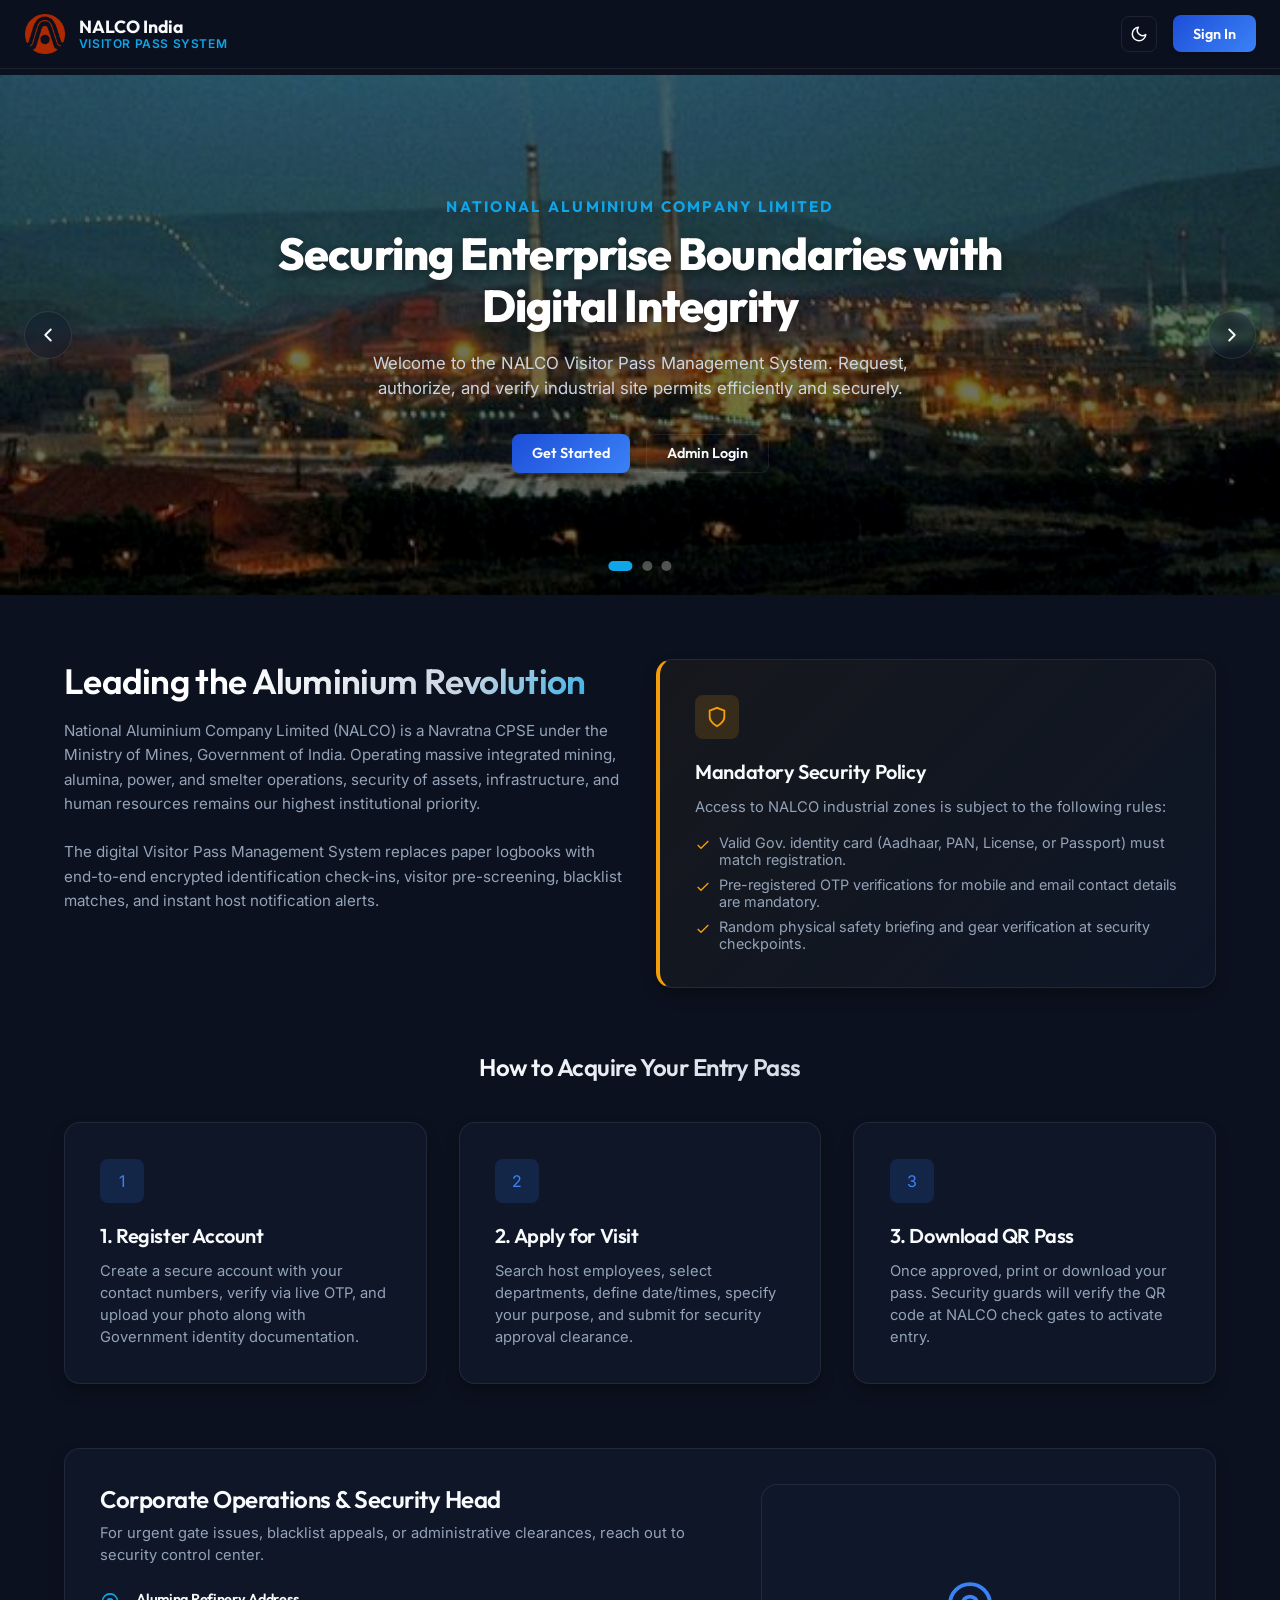
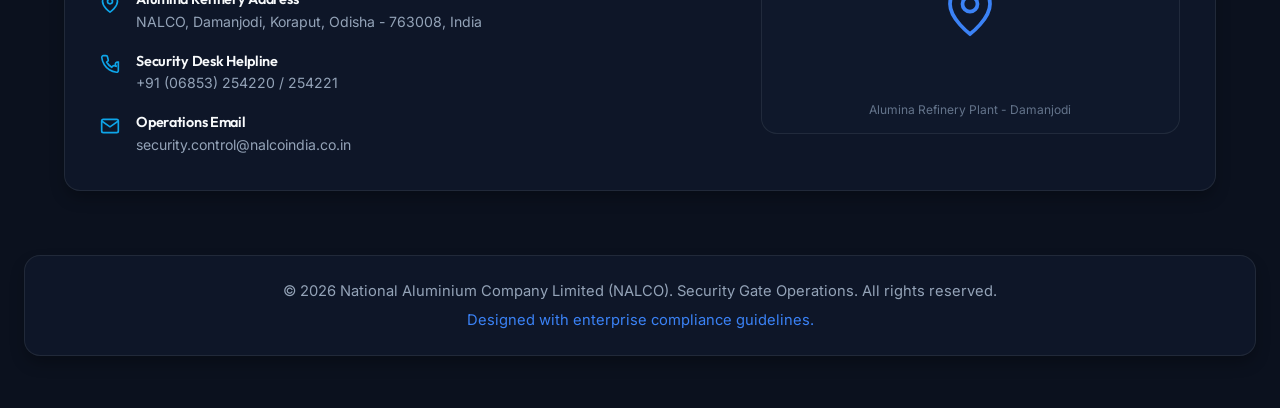
==== commit 0c95a088: "Implement Safety Induction Quiz workflow with 10 random questions, countdown timer, and corrections " ====
--- a/target/classes/static/index.html
+++ b/target/classes/static/index.html
@@ -27,7 +27,7 @@
   <!-- Sticky Main Navigation Bar -->
   <header class="main-header">
     <nav class="nav-container" aria-label="Main Navigation">
-      <a href="#" class="brand" id="nav-brand-link">
+      <a href="#" class="brand" id="nav-brand-link" data-view="home">
         <div class="brand-logo">
           <img src="images/logo.png" alt="NALCO Logo" style="height: 40px; width: 40px; border-radius: 4px;">
         </div>
@@ -42,7 +42,6 @@
         <li><a href="#" class="nav-link active" data-view="home">Home</a></li>
         <li><a href="#" class="nav-link" data-view="register" id="nav-link-register">Apply Pass</a></li>
         <li><a href="#" class="nav-link" data-view="login" id="nav-link-login">Sign In</a></li>
-        <li><a href="#" class="nav-link" data-view="guard" id="nav-link-guard">Security Checkpoint</a></li>
       </ul>
 
       <!-- Theme and Auth Controls -->
@@ -175,17 +174,17 @@
         <div>
           <h2 style="text-align: center; margin-bottom: 2.5rem;" class="gradient-text">How to Acquire Your Entry Pass</h2>
           <div class="section-grid section-grid-3">
-            <div class="glass-card">
+            <div class="glass-card" data-view="register-cta" style="cursor: pointer;">
               <div class="card-icon"><span>1</span></div>
               <h3>1. Register Account</h3>
               <p>Create a secure account with your contact numbers, verify via live OTP, and upload your photo along with Government identity documentation.</p>
             </div>
-            <div class="glass-card">
+            <div class="glass-card" data-view="apply-pass-cta" style="cursor: pointer;">
               <div class="card-icon"><span>2</span></div>
               <h3>2. Apply for Visit</h3>
               <p>Search host employees, select departments, define date/times, specify your purpose, and submit for security approval clearance.</p>
             </div>
-            <div class="glass-card">
+            <div class="glass-card" data-view="download-pass-cta" style="cursor: pointer;">
               <div class="card-icon"><span>3</span></div>
               <h3>3. Download QR Pass</h3>
               <p>Once approved, print or download your pass. Security guards will verify the QR code at NALCO check gates to activate entry.</p>
@@ -433,6 +432,28 @@
                 </button>
               </div>
             </form>
+
+            <!-- Social Sign Up Options -->
+            <div class="social-auth-divider">
+              <span>Or sign up with</span>
+            </div>
+            <div class="social-auth-buttons">
+              <button type="button" class="btn-social btn-google" id="btn-google-register">
+                <svg viewBox="0 0 24 24" width="18" height="18" style="margin-right: 6px;">
+                  <path fill="#4285F4" d="M23.745 12.27c0-.7-.06-1.4-.19-2.07H12v3.92h6.69c-.29 1.5-.1.8-1.7 3.3l3.29 2.55c1.92-1.78 3.03-4.4 3.03-7.7z"/>
+                  <path fill="#34A853" d="M12 24c3.24 0 5.95-1.08 7.93-2.91l-3.29-2.55c-.9.6-2.06.96-3.64.96-3.13 0-5.78-2.11-6.73-4.96L1.8 17.09c1.97 3.92 6.01 6.91 10.2 6.91z"/>
+                  <path fill="#FBBC05" d="M5.27 14.54c-.25-.74-.39-1.53-.39-2.54s.14-1.8.39-2.54L1.8 6.91C.96 8.58.5 10.43.5 12.5s.46 3.92 1.3 5.59l3.47-3.55z"/>
+                  <path fill="#EA4335" d="M12 4.75c1.77 0 3.35.61 4.6 1.8l3.42-3.42C17.95 1.19 15.24.5 12 .5 7.8.5 3.76 3.49 1.8 7.41l3.47 3.55c.95-2.85 3.6-4.96 6.73-4.96z"/>
+                </svg>
+                <span>Google</span>
+              </button>
+              <button type="button" class="btn-social btn-apple" id="btn-apple-register">
+                <svg viewBox="0 0 24 24" width="18" height="18" fill="currentColor" style="margin-right: 6px;">
+                  <path d="M18.71 19.5c-.83 1.24-1.71 2.45-3.05 2.47-1.34.03-1.77-.79-3.29-.79-1.53 0-2 .77-3.27.82-1.31.05-2.3-1.32-3.14-2.53C4.25 17 2.94 12.45 4.7 9.39c.87-1.52 2.43-2.48 4.12-2.51 1.28-.02 2.5.87 3.29.87.78 0 2.26-1.07 3.81-.91.65.03 2.47.26 3.64 1.98-.09.06-2.17 1.28-2.15 3.81.03 3.02 2.65 4.03 2.68 4.04-.03.07-.42 1.44-1.38 2.83M15.97 4.17c.66-.81 1.11-1.93.99-3.06-1 .04-2.2.67-2.92 1.49-.62.71-1.16 1.86-1.02 2.97 1.1.09 2.22-.55 2.95-1.4"/>
+                </svg>
+                <span>Apple ID</span>
+              </button>
+            </div>
             
             <p class="auth-switch-prompt">Already have an account? <a href="#" data-view="login">Sign In</a></p>
           </div>
@@ -559,6 +580,7 @@
                   </div>
                   <button type="button" class="btn-secondary" id="btn-login-send-otp">Request OTP</button>
                 </div>
+                <div id="recaptcha-container" style="margin-top: 0.5rem;"></div>
                 <span class="error-msg" id="login-otp-error"></span>
               </div>
 
@@ -593,6 +615,28 @@
               </div>
             </form>
 
+            <!-- Social Sign In Options -->
+            <div class="social-auth-divider">
+              <span>Or sign in with</span>
+            </div>
+            <div class="social-auth-buttons">
+              <button type="button" class="btn-social btn-google" id="btn-google-login">
+                <svg viewBox="0 0 24 24" width="18" height="18" style="margin-right: 6px;">
+                  <path fill="#4285F4" d="M23.745 12.27c0-.7-.06-1.4-.19-2.07H12v3.92h6.69c-.29 1.5-.1.8-1.7 3.3l3.29 2.55c1.92-1.78 3.03-4.4 3.03-7.7z"/>
+                  <path fill="#34A853" d="M12 24c3.24 0 5.95-1.08 7.93-2.91l-3.29-2.55c-.9.6-2.06.96-3.64.96-3.13 0-5.78-2.11-6.73-4.96L1.8 17.09c1.97 3.92 6.01 6.91 10.2 6.91z"/>
+                  <path fill="#FBBC05" d="M5.27 14.54c-.25-.74-.39-1.53-.39-2.54s.14-1.8.39-2.54L1.8 6.91C.96 8.58.5 10.43.5 12.5s.46 3.92 1.3 5.59l3.47-3.55z"/>
+                  <path fill="#EA4335" d="M12 4.75c1.77 0 3.35.61 4.6 1.8l3.42-3.42C17.95 1.19 15.24.5 12 .5 7.8.5 3.76 3.49 1.8 7.41l3.47 3.55c.95-2.85 3.6-4.96 6.73-4.96z"/>
+                </svg>
+                <span>Google</span>
+              </button>
+              <button type="button" class="btn-social btn-apple" id="btn-apple-login">
+                <svg viewBox="0 0 24 24" width="18" height="18" fill="currentColor" style="margin-right: 6px;">
+                  <path d="M18.71 19.5c-.83 1.24-1.71 2.45-3.05 2.47-1.34.03-1.77-.79-3.29-.79-1.53 0-2 .77-3.27.82-1.31.05-2.3-1.32-3.14-2.53C4.25 17 2.94 12.45 4.7 9.39c.87-1.52 2.43-2.48 4.12-2.51 1.28-.02 2.5.87 3.29.87.78 0 2.26-1.07 3.81-.91.65.03 2.47.26 3.64 1.98-.09.06-2.17 1.28-2.15 3.81.03 3.02 2.65 4.03 2.68 4.04-.03.07-.42 1.44-1.38 2.83M15.97 4.17c.66-.81 1.11-1.93.99-3.06-1 .04-2.2.67-2.92 1.49-.62.71-1.16 1.86-1.02 2.97 1.1.09 2.22-.55 2.95-1.4"/>
+                </svg>
+                <span>Apple ID</span>
+              </button>
+            </div>
+
             <!-- Reset password panel (Initially Hidden) -->
             <form id="reset-password-form" class="hidden" novalidate>
               <div style="margin-bottom: 1.5rem;">
@@ -633,7 +677,7 @@
               </div>
             </form>
 
-            <p class="auth-switch-prompt">Don't have an account? <a href="#" data-view="register">Apply Pass</a></p>
+            <p class="auth-switch-prompt">Don't have an account? <a href="#" data-view="register">Sign Up</a></p>
           </div>
         </div>
       </div>
@@ -1055,12 +1099,6 @@
                 <span>View Audit Logs</span>
               </button>
             </li>
-            <li class="admin-menu-item" data-adminview="scanner">
-              <button style="color: var(--color-secondary);">
-                <svg viewBox="0 0 24 24" fill="none" stroke="currentColor" stroke-width="2"><rect x="3" y="3" width="18" height="18" rx="2"/><path d="M7 7h3v3H7z"/><path d="M14 7h3v3h-3z"/><path d="M7 14h3v3H7z"/><path d="M14 14h3v3h-3z"/></svg>
-                <span>Guard Desk Check-In</span>
-              </button>
-            </li>
           </ul>
 
           <div class="admin-sidebar-footer">
@@ -1311,103 +1349,14 @@
               </div>
             </div>
 
-            <!-- PANEL 5: GUARD SCANNER CHECK-IN CONSOLE -->
-            <div class="admin-view-panel hidden" id="admin-view-scanner">
-              <div class="view-section-header">
-                <h2>Checkpoint Verification</h2>
-              </div>
-
-              <div class="guard-scanner-grid">
-                <!-- Video Scan simulation -->
-                <div class="glass-card scanner-video-box">
-                  <div class="scanner-laser-line" id="guard-laser"></div>
-                  <div class="scanner-prompt">
-                    <svg viewBox="0 0 24 24" fill="none" stroke="currentColor" stroke-width="2"><path d="M21 21l-6-6m2-5a7 7 0 11-14 0 7 7 0 0114 0z"/></svg>
-                    <div>
-                      <h3>Place QR Code in Camera View</h3>
-                      <p>Simulation: Enter the Visitor Pass ID or QR token value below to scan.</p>
-                    </div>
-                  </div>
-
-                  <div class="pass-manual-input-box">
-                    <input type="text" id="guard-qr-token-input" class="form-control" placeholder="e.g. NALCO-QR-89AB12CD" style="padding-left:1rem;">
-                    <button type="button" class="btn-primary" id="btn-guard-trigger-scan" style="padding:0.5rem 1rem;">Verify</button>
-                  </div>
-                </div>
-
-                <!-- Scanned result panel -->
-                <div class="glass-card" style="display: flex; flex-direction: column; justify-content: center; min-height: 280px;" id="guard-scan-result-card">
-                  <div style="text-align: center; color: var(--color-text-muted);" id="guard-scan-default-prompt">
-                    <svg width="40" height="40" viewBox="0 0 24 24" fill="none" stroke="currentColor" stroke-width="1.5" style="margin-bottom:0.5rem;"><circle cx="12" cy="12" r="10"/><path d="M12 16v-4"/><path d="M12 8h.01"/></svg>
-                    <p>Awaiting scan data input...</p>
-                  </div>
-
-                  <!-- Dynamic result details (Initially Hidden) -->
-                  <div class="scanned-visitor-card hidden" id="guard-scan-result-details">
-                    <div class="scanned-header">
-                      <img class="scanned-avatar" id="guard-scan-avatar" src="https://images.unsplash.com/photo-1535713875002-d1d0cf377fde?q=80&w=200&auto=format&fit=crop" alt="Visitor avatar">
-                      <div class="scanned-title-box">
-                        <h3 id="guard-scan-name">Loading...</h3>
-                        <p id="guard-scan-passid">Pass ID: NALCO-2026-10001</p>
-                      </div>
-                    </div>
-
-                    <div class="scanned-details-grid">
-                      <div class="scanned-detail-item">
-                        <h4>Host Employee</h4>
-                        <p id="guard-scan-host">Sri A.K. Senapati</p>
-                      </div>
-                      <div class="scanned-detail-item">
-                        <h4>Department</h4>
-                        <p id="guard-scan-dept">Smelter Plant</p>
-                      </div>
-                      <div class="scanned-detail-item">
-                        <h4>Identity Check</h4>
-                        <p id="guard-scan-id">Aadhaar (•••• 1234)</p>
-                      </div>
-                      <div class="scanned-detail-item">
-                        <h4>Expected Timings</h4>
-                        <p id="guard-scan-timings">09:00 - 17:00</p>
-                      </div>
-                    </div>
-
-                    <div class="scanned-actions">
-                      <button type="button" class="btn-primary btn-checkin" id="btn-guard-action-checkin">Check-In Permit</button>
-                      <button type="button" class="btn-secondary btn-checkout hidden" id="btn-guard-action-checkout">Check-Out Permit</button>
-                      <button type="button" class="btn-secondary" id="btn-guard-action-reset" style="margin-left: auto;">Reset Console</button>
-                    </div>
-                  </div>
-                </div>
-              </div>
-            </div>
+
 
           </div>
         </main>
       </div>
     </section>
 
-    <!-- ==========================================================================
-         VIEW 6: GUARD CHECKPOINT INDEPENDENT VIEW (For quick access from top nav)
-         ========================================================================== -->
-    <section class="app-view hidden" id="view-guard">
-      <div class="auth-view" style="max-width: 1000px; margin: 0 auto; width: 100%;">
-        <div class="auth-container" style="max-width: 100%;">
-          <div class="glass-card">
-            <div class="auth-logo-header">
-              <svg width="48" height="48" viewBox="0 0 24 24" fill="none" stroke="currentColor" stroke-width="2" style="color: var(--color-secondary);">
-                <rect x="3" y="3" width="18" height="18" rx="2"/><path d="M7 7h3v3H7z"/><path d="M14 7h3v3h-3z"/><path d="M7 14h3v3H7z"/><path d="M14 14h3v3h-3z"/>
-              </svg>
-              <h2>Security Check Gate Gatehouse</h2>
-              <p>Scan visitor passes to check in and check out visitors</p>
-            </div>
-            
-            <div id="guard-main-injector">
-              <!-- Javascript will inject the Guard Scanner view here dynamically to avoid code repetition -->
-            </div>
-          </div>
-        </div>
-      </div>
-    </section>
+
 
   </main>
 
@@ -1416,6 +1365,10 @@
   <script src="https://cdnjs.cloudflare.com/ajax/libs/html2pdf.js/0.10.1/html2pdf.bundle.min.js"></script>
   <script src="https://cdn.jsdelivr.net/npm/chart.js"></script>
 
+  <!-- Firebase Compat App and Auth -->
+  <script src="https://www.gstatic.com/firebasejs/10.8.0/firebase-app-compat.js"></script>
+  <script src="https://www.gstatic.com/firebasejs/10.8.0/firebase-auth-compat.js"></script>
+
   <!-- Main JavaScript Logic -->
   <script src="js/app.js"></script>
 </body>
--- a/target/classes/static/css/style.css
+++ b/target/classes/static/css/style.css
@@ -211,10 +211,7 @@
 }
 
 .nav-links {
-  display: flex;
-  align-items: center;
-  gap: 1.5rem;
-  list-style: none;
+  display: none !important;
 }
 
 .nav-links a {
@@ -968,6 +965,66 @@
 .auth-switch-prompt a:hover {
   text-decoration: underline;
 }
+
+/* Social Auth Styles */
+.social-auth-divider {
+  display: flex;
+  align-items: center;
+  text-align: center;
+  margin: 1.25rem 0;
+  color: var(--color-text-secondary);
+  font-size: 0.8rem;
+  font-weight: 500;
+  text-transform: uppercase;
+  letter-spacing: 0.05em;
+}
+.social-auth-divider::before,
+.social-auth-divider::after {
+  content: '';
+  flex: 1;
+  border-bottom: 1px solid var(--color-border);
+}
+.social-auth-divider:not(:empty)::before {
+  margin-right: .75em;
+}
+.social-auth-divider:not(:empty)::after {
+  margin-left: .75em;
+}
+
+.social-auth-buttons {
+  display: flex;
+  gap: 1rem;
+  margin-bottom: 1.5rem;
+}
+
+.btn-social {
+  flex: 1;
+  display: flex;
+  align-items: center;
+  justify-content: center;
+  gap: 0.5rem;
+  padding: 0.75rem;
+  border-radius: 0.5rem;
+  border: 1px solid var(--color-border);
+  background: var(--color-bg-input);
+  color: var(--color-text-main);
+  font-size: 0.88rem;
+  font-weight: 600;
+  cursor: pointer;
+  transition: all var(--transition-fast);
+  font-family: var(--font-body);
+}
+
+.btn-social:hover {
+  background: var(--color-border);
+  border-color: var(--color-primary-light);
+  transform: translateY(-1px);
+}
+
+.btn-apple svg {
+  color: var(--color-text-main);
+}
+
 
 /* Floating Secure Virtual Keyboard */
 .virtual-keyboard {
@@ -2029,6 +2086,61 @@
 @keyframes slideUpFade {
   from { opacity: 0; transform: translateY(20px); }
   to { opacity: 1; transform: translateY(0); }
+}
+
+/* ==========================================================================
+   PREMIUM MICRO-ANIMATIONS AND TRANSITIONS
+   ========================================================================== */
+
+/* 1. Global smooth page fade/slide-in for views */
+.app-view:not(.hidden) {
+  animation: slideUpFade 0.5s cubic-bezier(0.16, 1, 0.3, 1) forwards;
+}
+
+/* 2. Interactive hover scales for buttons */
+.btn-primary, .btn-secondary, .btn-auth-submit, .btn-social, .btn-theme, .btn-danger, .btn-success {
+  transition: transform 0.2s cubic-bezier(0.16, 1, 0.3, 1), background-color 0.2s ease, box-shadow 0.2s ease !important;
+}
+.btn-primary:hover, .btn-secondary:hover, .btn-auth-submit:hover, .btn-social:hover, .btn-danger:hover, .btn-success:hover {
+  transform: scale(1.02);
+  box-shadow: 0 4px 12px rgba(30, 58, 138, 0.15);
+}
+.btn-primary:active, .btn-secondary:active, .btn-auth-submit:active, .btn-social:active, .btn-danger:active, .btn-success:active {
+  transform: scale(0.98);
+}
+
+/* 3. Glass Card Lift and Hover Highlight */
+.glass-card, .status-card, .pass-card {
+  transition: transform 0.4s cubic-bezier(0.16, 1, 0.3, 1), box-shadow 0.4s cubic-bezier(0.16, 1, 0.3, 1), border-color 0.4s ease !important;
+}
+.glass-card:hover, .status-card:hover, .pass-card:hover {
+  transform: translateY(-5px);
+  box-shadow: 0 16px 36px rgba(0, 0, 0, 0.18);
+  border-color: rgba(96, 165, 250, 0.35) !important;
+}
+
+/* 4. Brand Link Scale effect */
+.brand {
+  transition: transform 0.3s cubic-bezier(0.16, 1, 0.3, 1) !important;
+}
+.brand:hover {
+  transform: scale(1.01);
+}
+
+/* 5. Input Field Glow Animations */
+.form-control {
+  transition: border-color 0.2s ease, box-shadow 0.2s ease !important;
+}
+.form-control:focus {
+  box-shadow: 0 0 0 3px rgba(96, 165, 250, 0.2) !important;
+}
+
+/* 6. Sidebar Menu Hover Animation */
+.admin-sidebar-menu li a, .dashboard-menu li a {
+  transition: transform 0.2s ease, background-color 0.2s ease, color 0.2s ease !important;
+}
+.admin-sidebar-menu li a:hover, .dashboard-menu li a:hover {
+  transform: translateX(4px);
 }
 
 /* ==========================================================================
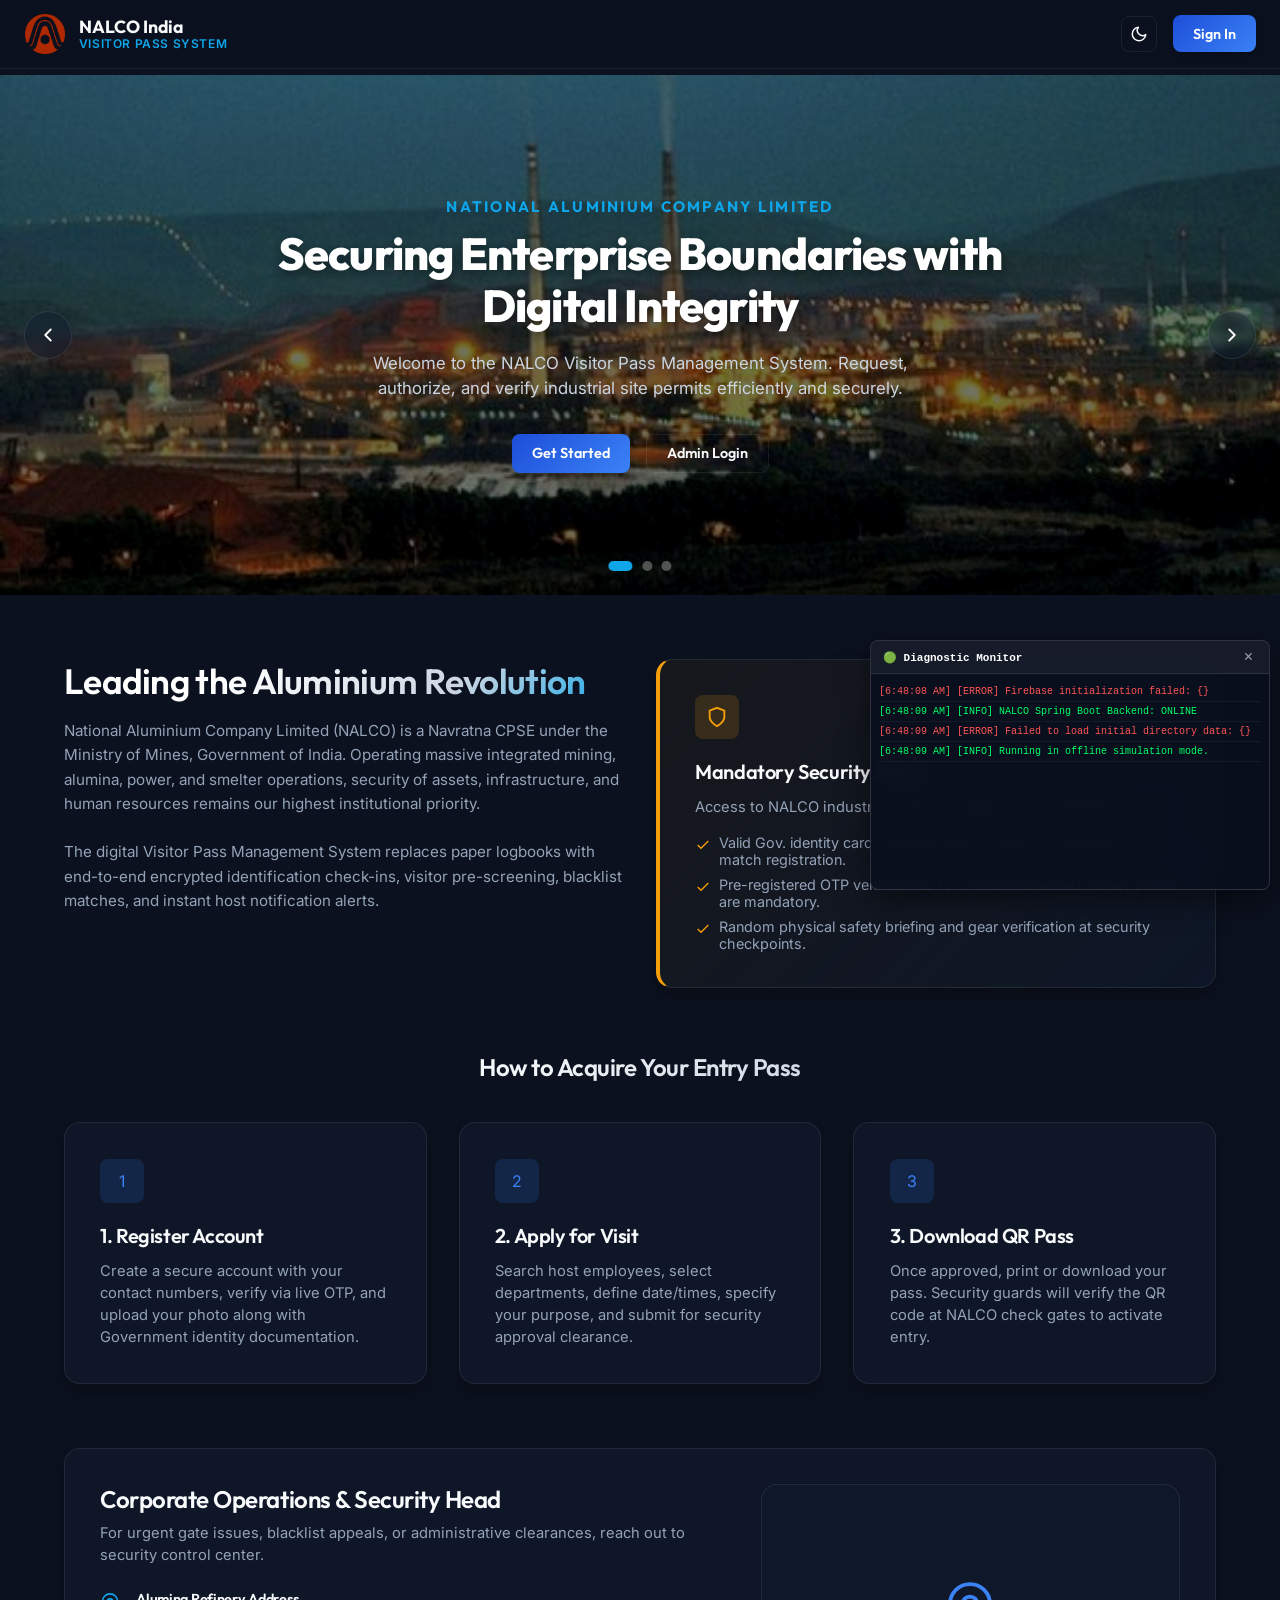
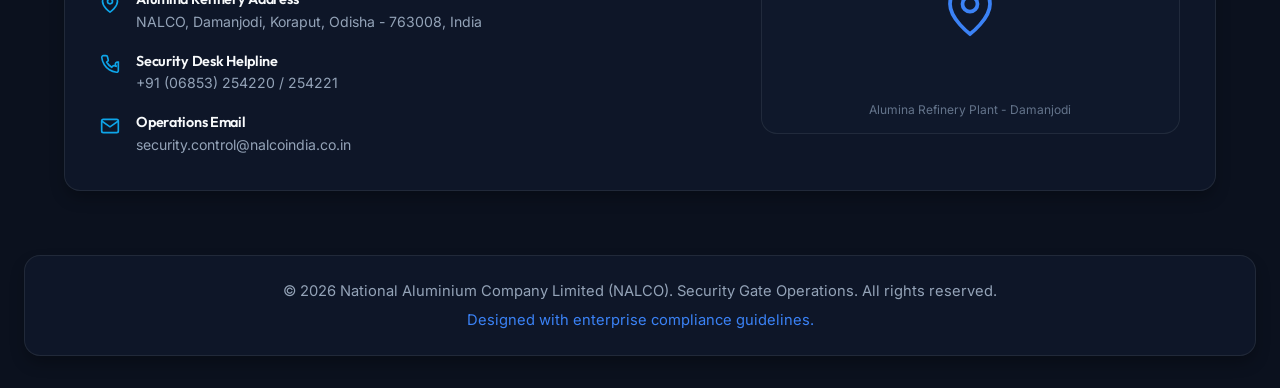
==== commit 6871c853: "Deploy safety quiz modal styles to style.css and update logs" ====
--- a/target/classes/static/index.html
+++ b/target/classes/static/index.html
@@ -11,7 +11,7 @@
   <link rel="preconnect" href="https://fonts.gstatic.com" crossorigin>
   
   <!-- Core Design System -->
-  <link rel="stylesheet" href="css/style.css">
+  <link rel="stylesheet" href="css/style.css?v=3">
 </head>
 <body>
 
@@ -1360,6 +1360,114 @@
 
   </main>
 
+  <!-- SAFETY INDUCTION QUIZ MODAL -->
+  <div id="safety-quiz-modal" class="modal-overlay hidden" style="z-index: 10000;">
+    <div class="modal-content glass-card" style="max-width: 650px; width: 90%; border: 1px solid rgba(255,255,255,0.15); box-shadow: 0 20px 50px rgba(0,0,0,0.5); transform: none;">
+      
+      <!-- Close button (stops and cancels quiz) -->
+      <button class="modal-close-btn" id="btn-close-quiz-modal" type="button" aria-label="Close Quiz">&times;</button>
+      
+      <!-- Panel 1: INTRO -->
+      <div id="quiz-intro-panel">
+        <div style="text-align: center; margin-bottom: 1.5rem;">
+          <div style="width: 60px; height: 60px; background: rgba(59, 130, 246, 0.1); border-radius: 50%; display: flex; align-items: center; justify-content: center; margin: 0 auto 1rem; border: 1px solid var(--color-primary);">
+            <svg width="32" height="32" viewBox="0 0 24 24" fill="none" stroke="var(--color-primary)" stroke-width="2">
+              <path d="M12 22s8-4 8-10V5l-8-3-8 3v7c0 6 8 10 8 10z"/>
+            </svg>
+          </div>
+          <h2 class="gradient-text" style="font-size: 1.8rem; font-weight: 700; margin-bottom: 0.5rem;">Safety Induction Quiz</h2>
+          <p style="color: var(--text-muted); font-size: 0.95rem;">Mandatory refinery safety briefing questionnaire.</p>
+        </div>
+
+        <div style="background: rgba(255, 255, 255, 0.03); border: 1px solid rgba(255, 255, 255, 0.05); border-radius: 12px; padding: 1.25rem; margin-bottom: 1.5rem; font-size: 0.95rem; line-height: 1.6;">
+          <p style="margin-bottom: 0.75rem;">Before entering the NALCO Refinery plant areas, all visitors must pass a basic safety training quiz. This ensures you understand standard hazard guidelines and evacuation protocols.</p>
+          <ul style="list-style: none; padding-left: 0; margin: 0;">
+            <li style="display: flex; align-items: center; margin-bottom: 0.5rem; gap: 8px;">
+              <span style="color: var(--color-primary); font-weight: bold;">⏱️ Time Limit:</span> 10 minutes (Countdown auto-submits)
+            </li>
+            <li style="display: flex; align-items: center; margin-bottom: 0.5rem; gap: 8px;">
+              <span style="color: var(--color-primary); font-weight: bold;">📋 Questions:</span> 10 random safety questions
+            </li>
+            <li style="display: flex; align-items: center; gap: 8px;">
+              <span style="color: var(--color-primary); font-weight: bold;">🎯 Passing Score:</span> 80% (Answer at least 8/10 correctly to proceed)
+            </li>
+          </ul>
+        </div>
+
+        <button type="button" class="btn-primary" id="btn-start-quiz" style="width: 100%; display: flex; justify-content: center; align-items: center; gap: 8px;">
+          <span>Start Safety Induction</span>
+          <svg width="18" height="18" viewBox="0 0 24 24" fill="none" stroke="currentColor" stroke-width="2">
+            <line x1="5" y1="12" x2="19" y2="12"/><polyline points="12 5 19 12 12 19"/>
+          </svg>
+        </button>
+      </div>
+
+      <!-- Panel 2: QUIZ PLAY -->
+      <div id="quiz-play-panel" class="hidden">
+        <div style="display: flex; justify-content: space-between; align-items: center; margin-bottom: 1rem; border-bottom: 1px solid rgba(255, 255, 255, 0.08); padding-bottom: 0.75rem;">
+          <span id="quiz-progress-text" style="font-weight: 600; font-size: 1rem; color: var(--color-primary);">Question 1 of 10</span>
+          <div id="quiz-timer-display" style="background: rgba(239, 68, 68, 0.1); color: #ef4444; border: 1px solid rgba(239, 68, 68, 0.2); border-radius: 20px; padding: 0.25rem 0.75rem; font-size: 0.9rem; font-weight: bold; display: flex; align-items: center; gap: 6px; box-shadow: 0 0 10px rgba(239, 68, 68, 0.1);">
+            <span>⏱️</span> <span id="quiz-timer-clock">10:00</span>
+          </div>
+        </div>
+
+        <!-- Progress bar -->
+        <div style="height: 6px; background: rgba(255,255,255,0.05); border-radius: 3px; overflow: hidden; margin-bottom: 1.5rem;">
+          <div id="quiz-progress-bar" style="width: 10%; height: 100%; background: linear-gradient(90deg, var(--color-primary), var(--color-secondary)); transition: width 0.3s ease;"></div>
+        </div>
+
+        <!-- Question text -->
+        <h3 id="quiz-question-text" style="font-size: 1.25rem; font-weight: 600; margin-bottom: 1.5rem; line-height: 1.5; min-height: 50px;">Which PPE is mandatory in most plant areas?</h3>
+
+        <!-- Options Container -->
+        <div id="quiz-options-list" style="display: flex; flex-direction: column; gap: 12px; margin-bottom: 2rem;">
+          <!-- Options will be dynamically injected here as premium button-cards -->
+        </div>
+
+        <!-- Navigation Buttons -->
+        <div style="display: flex; justify-content: space-between; align-items: center;">
+          <button type="button" class="btn-secondary" id="btn-quiz-prev" style="padding: 0.5rem 1.25rem; min-width: 100px;">Previous</button>
+          <button type="button" class="btn-primary" id="btn-quiz-next" style="padding: 0.5rem 1.25rem; min-width: 100px;">Next</button>
+        </div>
+      </div>
+
+      <!-- Panel 3: RESULT -->
+      <div id="quiz-result-panel" class="hidden">
+        <div style="text-align: center; margin-bottom: 1.5rem;">
+          <div id="quiz-result-badge-wrapper" style="width: 80px; height: 80px; border-radius: 50%; display: flex; align-items: center; justify-content: center; margin: 0 auto 1rem;">
+            <!-- Icon injected dynamically -->
+          </div>
+          <h2 id="quiz-result-title" style="font-size: 1.8rem; font-weight: 700; margin-bottom: 0.5rem;">Safety Induction Passed</h2>
+          <p id="quiz-result-subtitle" style="color: var(--text-muted); font-size: 1rem;"></p>
+        </div>
+
+        <!-- Scrollable corrections section for failed quiz -->
+        <div id="quiz-corrections-section" class="hidden" style="margin-bottom: 1.5rem;">
+          <h4 style="font-size: 0.95rem; text-transform: uppercase; letter-spacing: 0.5px; color: var(--color-secondary); margin-bottom: 0.75rem; text-align: left;">Review Incorrect Answers</h4>
+          <div id="quiz-corrections-list" style="max-height: 250px; overflow-y: auto; display: flex; flex-direction: column; gap: 12px; padding-right: 5px; border-radius: 8px; border: 1px solid rgba(255, 255, 255, 0.05); padding: 0.75rem; background: rgba(0,0,0,0.2);">
+            <!-- Incorrect questions corrections will be injected here -->
+          </div>
+        </div>
+
+        <!-- Actions -->
+        <div style="display: flex; gap: 1rem; width: 100%;">
+          <button type="button" class="btn-secondary" id="btn-quiz-retry" style="flex: 1; display: none;">Retake Quiz</button>
+          <button type="button" class="btn-primary" id="btn-quiz-proceed" style="flex: 1; display: none;">Proceed with Application</button>
+        </div>
+      </div>
+
+    </div>
+  </div>
+
+  <!-- Diagnostic floating panel -->
+  <div id="diagnostic-panel" style="position: fixed; bottom: 10px; right: 10px; width: 400px; height: 250px; background: rgba(10, 15, 30, 0.95); color: #00ff66; font-family: monospace; font-size: 11px; z-index: 100000; border: 1px solid rgba(255, 255, 255, 0.15); border-radius: 8px; display: flex; flex-direction: column; overflow: hidden; box-shadow: 0 10px 30px rgba(0,0,0,0.5); backdrop-filter: blur(10px);">
+    <div style="background: rgba(255, 255, 255, 0.05); padding: 8px 12px; font-weight: bold; border-bottom: 1px solid rgba(255, 255, 255, 0.1); display: flex; justify-content: space-between; align-items: center; color: #fff;">
+      <span style="display: flex; align-items: center; gap: 6px;">🟢 Diagnostic Monitor</span>
+      <button onclick="document.getElementById('diagnostic-panel').style.display='none'" style="background: none; border: none; color: rgba(255, 255, 255, 0.6); cursor: pointer; font-size: 16px; padding: 0 4px; line-height: 1;">&times;</button>
+    </div>
+    <div id="diagnostic-log-content" style="flex: 1; padding: 8px; overflow-y: auto; white-space: pre-wrap; line-height: 1.5; font-size: 10px;"></div>
+  </div>
+
   <!-- External libraries -->
   <script src="https://cdnjs.cloudflare.com/ajax/libs/qrious/4.0.2/qrious.min.js"></script>
   <script src="https://cdnjs.cloudflare.com/ajax/libs/html2pdf.js/0.10.1/html2pdf.bundle.min.js"></script>
@@ -1370,6 +1478,6 @@
   <script src="https://www.gstatic.com/firebasejs/10.8.0/firebase-auth-compat.js"></script>
 
   <!-- Main JavaScript Logic -->
-  <script src="js/app.js"></script>
+  <script src="js/app.js?v=3"></script>
 </body>
 </html>
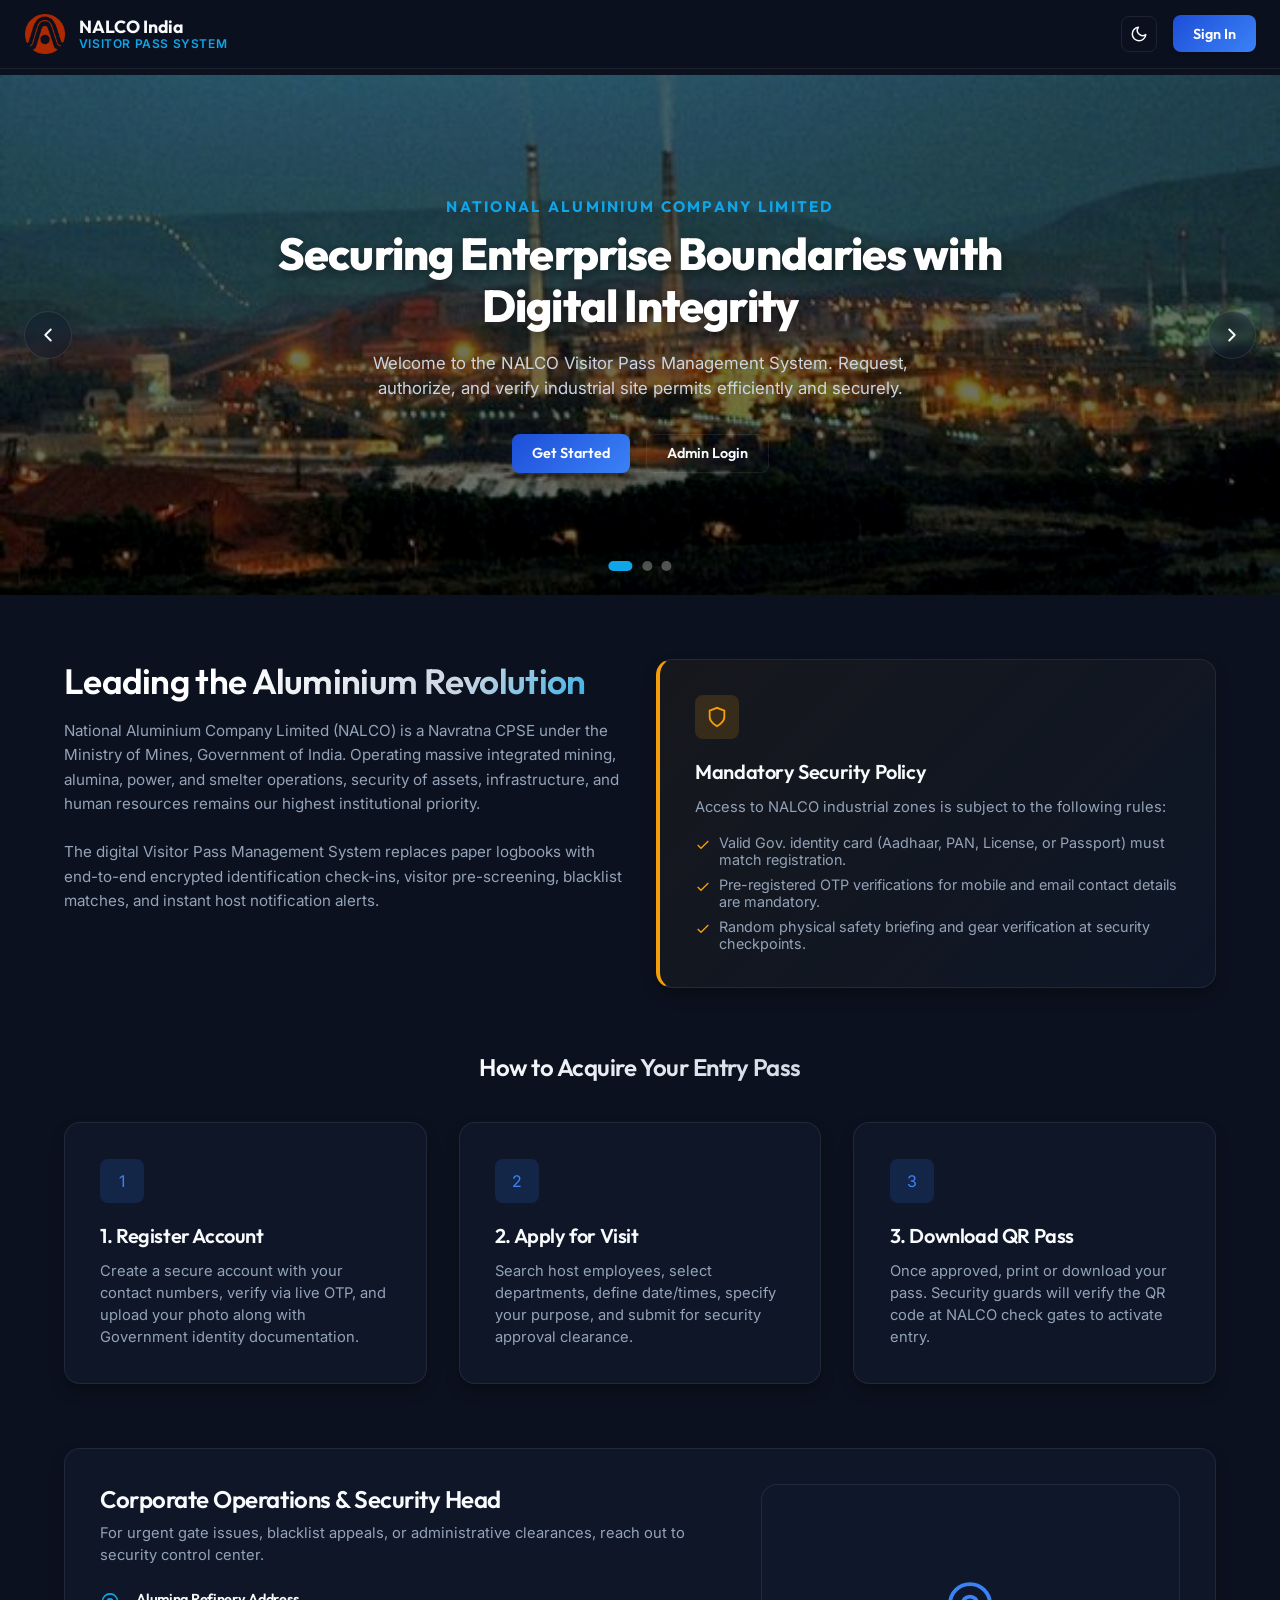
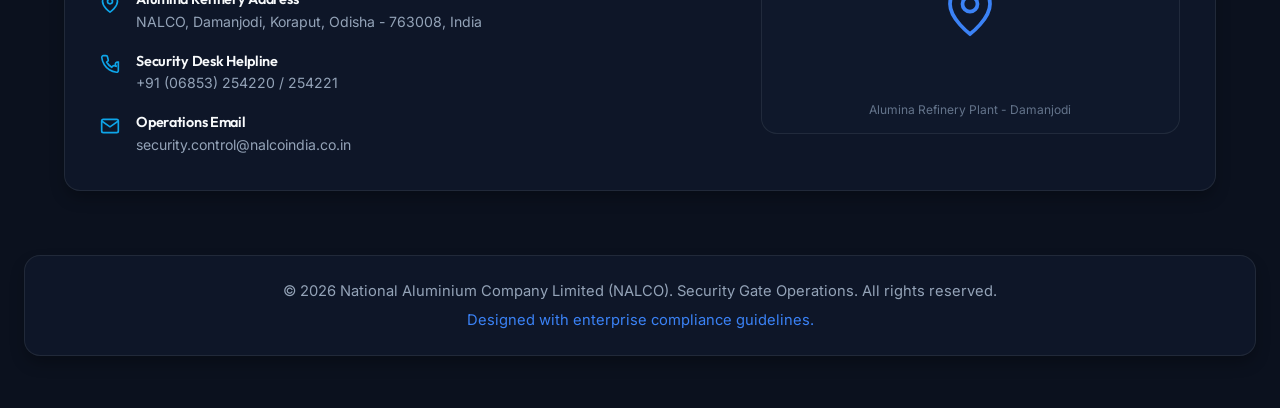
==== commit ff2b2de8: "Optimize Google and Apple OAuth to trigger simulated flows immediately" ====
--- a/target/classes/static/index.html
+++ b/target/classes/static/index.html
@@ -1458,16 +1458,6 @@
 
     </div>
   </div>
-
-  <!-- Diagnostic floating panel -->
-  <div id="diagnostic-panel" style="position: fixed; bottom: 10px; right: 10px; width: 400px; height: 250px; background: rgba(10, 15, 30, 0.95); color: #00ff66; font-family: monospace; font-size: 11px; z-index: 100000; border: 1px solid rgba(255, 255, 255, 0.15); border-radius: 8px; display: flex; flex-direction: column; overflow: hidden; box-shadow: 0 10px 30px rgba(0,0,0,0.5); backdrop-filter: blur(10px);">
-    <div style="background: rgba(255, 255, 255, 0.05); padding: 8px 12px; font-weight: bold; border-bottom: 1px solid rgba(255, 255, 255, 0.1); display: flex; justify-content: space-between; align-items: center; color: #fff;">
-      <span style="display: flex; align-items: center; gap: 6px;">🟢 Diagnostic Monitor</span>
-      <button onclick="document.getElementById('diagnostic-panel').style.display='none'" style="background: none; border: none; color: rgba(255, 255, 255, 0.6); cursor: pointer; font-size: 16px; padding: 0 4px; line-height: 1;">&times;</button>
-    </div>
-    <div id="diagnostic-log-content" style="flex: 1; padding: 8px; overflow-y: auto; white-space: pre-wrap; line-height: 1.5; font-size: 10px;"></div>
-  </div>
-
   <!-- External libraries -->
   <script src="https://cdnjs.cloudflare.com/ajax/libs/qrious/4.0.2/qrious.min.js"></script>
   <script src="https://cdnjs.cloudflare.com/ajax/libs/html2pdf.js/0.10.1/html2pdf.bundle.min.js"></script>
--- a/target/classes/static/css/style.css
+++ b/target/classes/static/css/style.css
@@ -2183,3 +2183,118 @@
   }
   .status-approved { background-color: #d1fae5 !important; color: #059669 !important; }
 }
+
+/* ==========================================================================
+   12. SAFETY INDUCTION QUIZ MODAL STYLES
+   ========================================================================== */
+.modal-overlay {
+  position: fixed;
+  top: 0;
+  left: 0;
+  width: 100vw;
+  height: 100vh;
+  background: rgba(10, 15, 30, 0.75);
+  backdrop-filter: blur(15px);
+  -webkit-backdrop-filter: blur(15px);
+  display: flex;
+  align-items: center;
+  justify-content: center;
+  transition: opacity 0.3s ease;
+}
+
+.modal-content {
+  background: rgba(17, 24, 39, 0.85);
+  border-radius: 16px;
+  padding: 2rem;
+  position: relative;
+  box-sizing: border-box;
+}
+
+.modal-close-btn {
+  position: absolute;
+  top: 1rem;
+  right: 1.25rem;
+  background: none;
+  border: none;
+  color: var(--text-muted);
+  font-size: 1.75rem;
+  cursor: pointer;
+  transition: color 0.2s ease;
+}
+
+.modal-close-btn:hover {
+  color: #fff;
+}
+
+.quiz-option-card {
+  display: flex;
+  align-items: center;
+  gap: 12px;
+  background: rgba(255, 255, 255, 0.03);
+  border: 1px solid rgba(255, 255, 255, 0.08);
+  border-radius: 12px;
+  padding: 1rem;
+  cursor: pointer;
+  transition: all 0.25s cubic-bezier(0.4, 0, 0.2, 1);
+}
+
+.quiz-option-card:hover {
+  background: rgba(255, 255, 255, 0.06);
+  border-color: rgba(255, 255, 255, 0.15);
+  transform: translateY(-2px);
+}
+
+.quiz-option-card.selected {
+  background: rgba(59, 130, 246, 0.1);
+  border-color: var(--color-primary);
+  box-shadow: 0 0 15px rgba(59, 130, 246, 0.15);
+}
+
+.quiz-option-letter {
+  width: 28px;
+  height: 28px;
+  border-radius: 6px;
+  background: rgba(255, 255, 255, 0.05);
+  display: flex;
+  align-items: center;
+  justify-content: center;
+  font-weight: bold;
+  font-size: 0.9rem;
+  color: var(--text-muted);
+  transition: all 0.2s ease;
+}
+
+.quiz-option-card.selected .quiz-option-letter {
+  background: var(--color-primary);
+  color: #fff;
+}
+
+.correction-item {
+  background: rgba(255, 255, 255, 0.02);
+  border: 1px solid rgba(255, 255, 255, 0.05);
+  border-radius: 8px;
+  padding: 0.75rem;
+}
+
+.correction-q {
+  font-weight: 600;
+  margin-bottom: 0.5rem;
+  font-size: 0.9rem;
+  color: #fff;
+}
+
+.correction-ans {
+  display: flex;
+  align-items: flex-start;
+  gap: 6px;
+  font-size: 0.85rem;
+  margin-top: 0.25rem;
+}
+
+.correction-ans.wrong {
+  color: #f87171;
+}
+
+.correction-ans.correct {
+  color: #4ade80;
+}
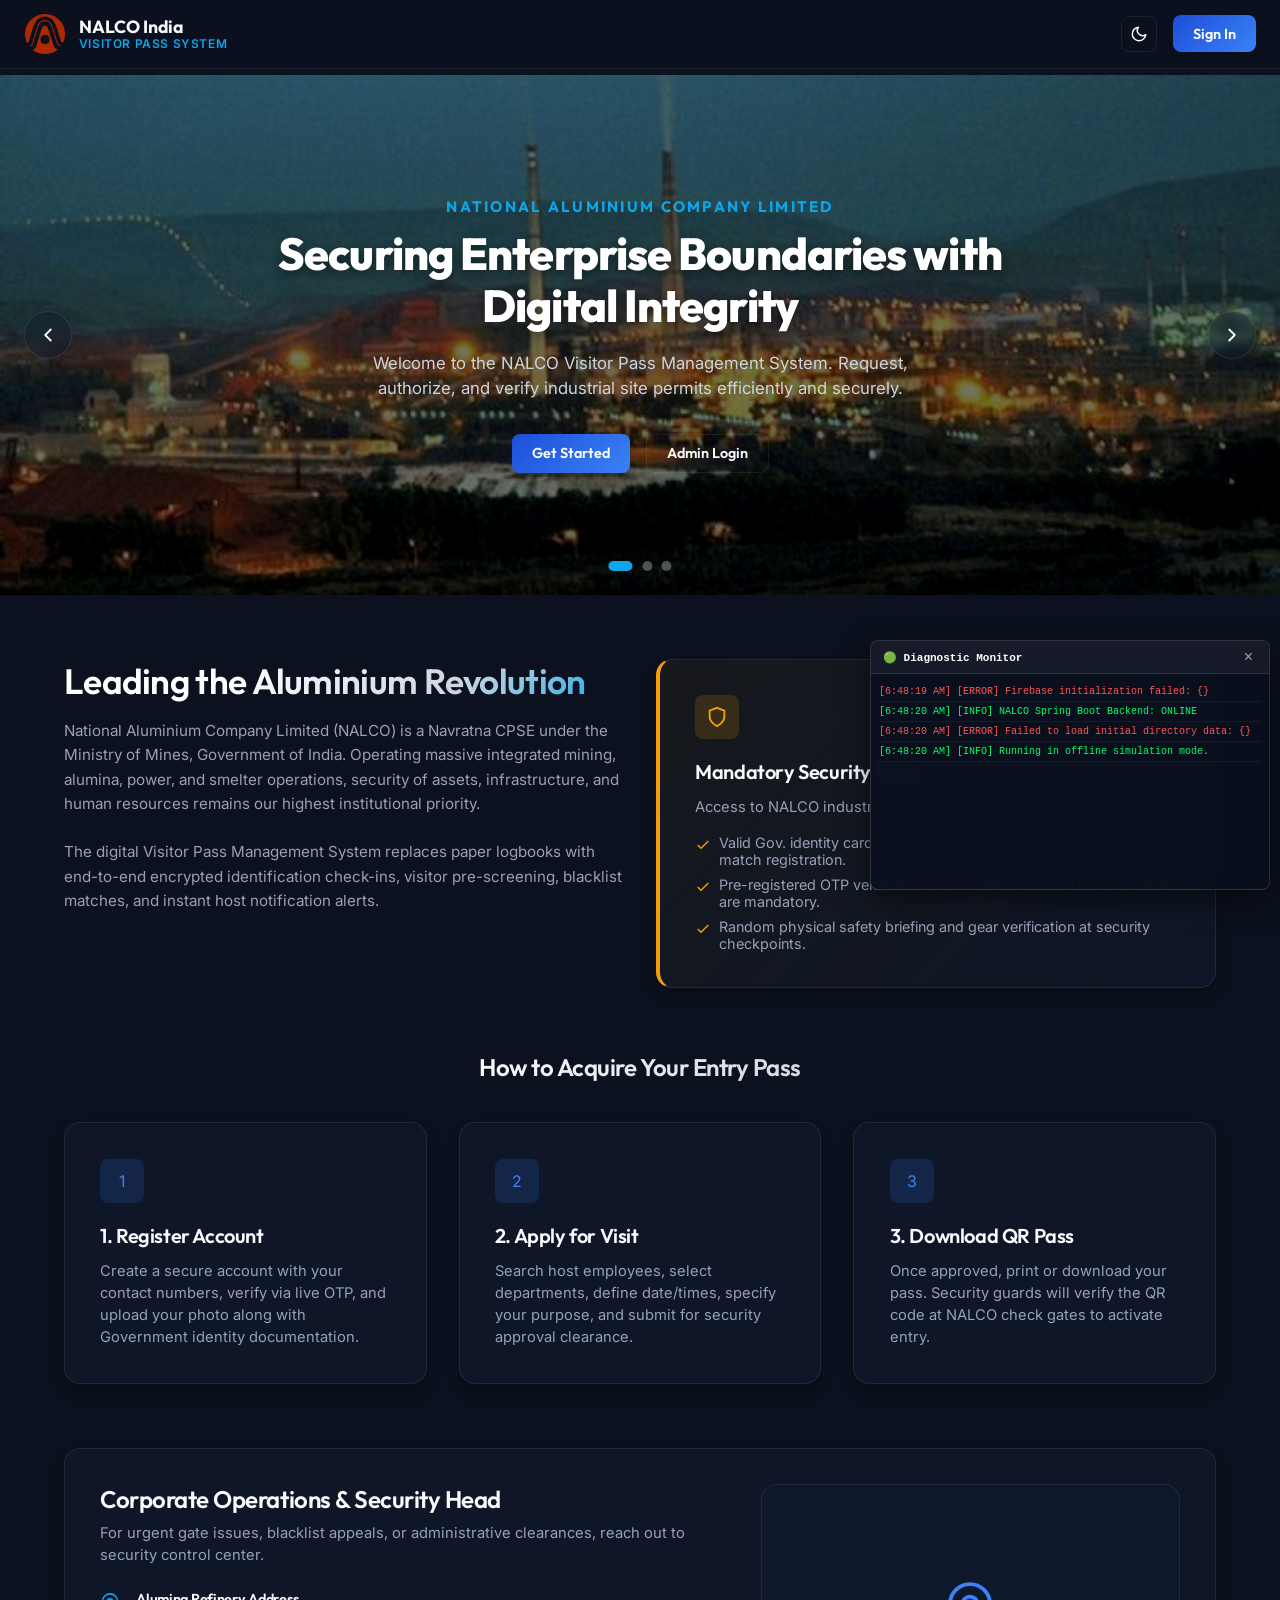
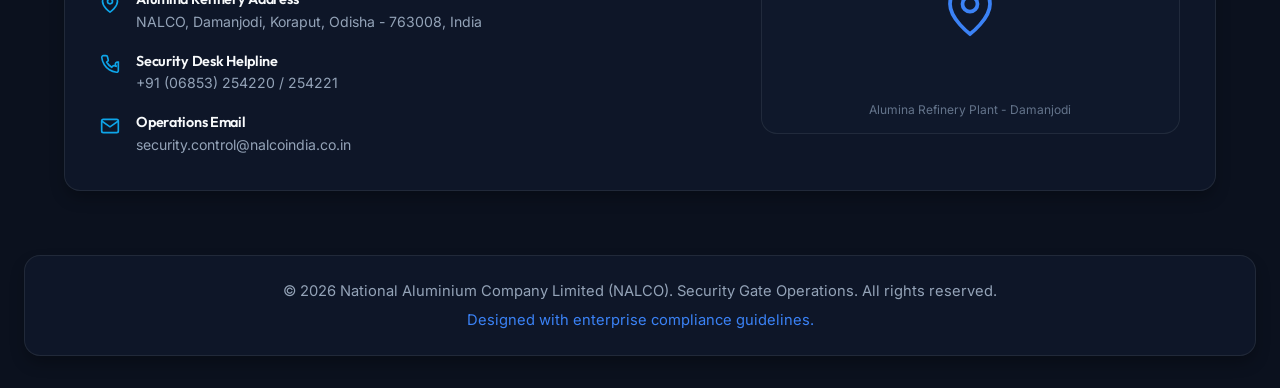
==== commit 996d189e: "Implement Firebase signInWithRedirect and getRedirectResult callback flows for Google OAuth" ====
--- a/target/classes/static/index.html
+++ b/target/classes/static/index.html
@@ -1458,6 +1458,15 @@
 
     </div>
   </div>
+  <!-- Diagnostic floating panel -->
+  <div id="diagnostic-panel" style="position: fixed; bottom: 10px; right: 10px; width: 400px; height: 250px; background: rgba(10, 15, 30, 0.95); color: #00ff66; font-family: monospace; font-size: 11px; z-index: 100000; border: 1px solid rgba(255, 255, 255, 0.15); border-radius: 8px; display: flex; flex-direction: column; overflow: hidden; box-shadow: 0 10px 30px rgba(0,0,0,0.5); backdrop-filter: blur(10px);">
+    <div style="background: rgba(255, 255, 255, 0.05); padding: 8px 12px; font-weight: bold; border-bottom: 1px solid rgba(255, 255, 255, 0.1); display: flex; justify-content: space-between; align-items: center; color: #fff;">
+      <span style="display: flex; align-items: center; gap: 6px;">🟢 Diagnostic Monitor</span>
+      <button onclick="document.getElementById('diagnostic-panel').style.display='none'" style="background: none; border: none; color: rgba(255, 255, 255, 0.6); cursor: pointer; font-size: 16px; padding: 0 4px; line-height: 1;">&times;</button>
+    </div>
+    <div id="diagnostic-log-content" style="flex: 1; padding: 8px; overflow-y: auto; white-space: pre-wrap; line-height: 1.5; font-size: 10px;"></div>
+  </div>
+
   <!-- External libraries -->
   <script src="https://cdnjs.cloudflare.com/ajax/libs/qrious/4.0.2/qrious.min.js"></script>
   <script src="https://cdnjs.cloudflare.com/ajax/libs/html2pdf.js/0.10.1/html2pdf.bundle.min.js"></script>
